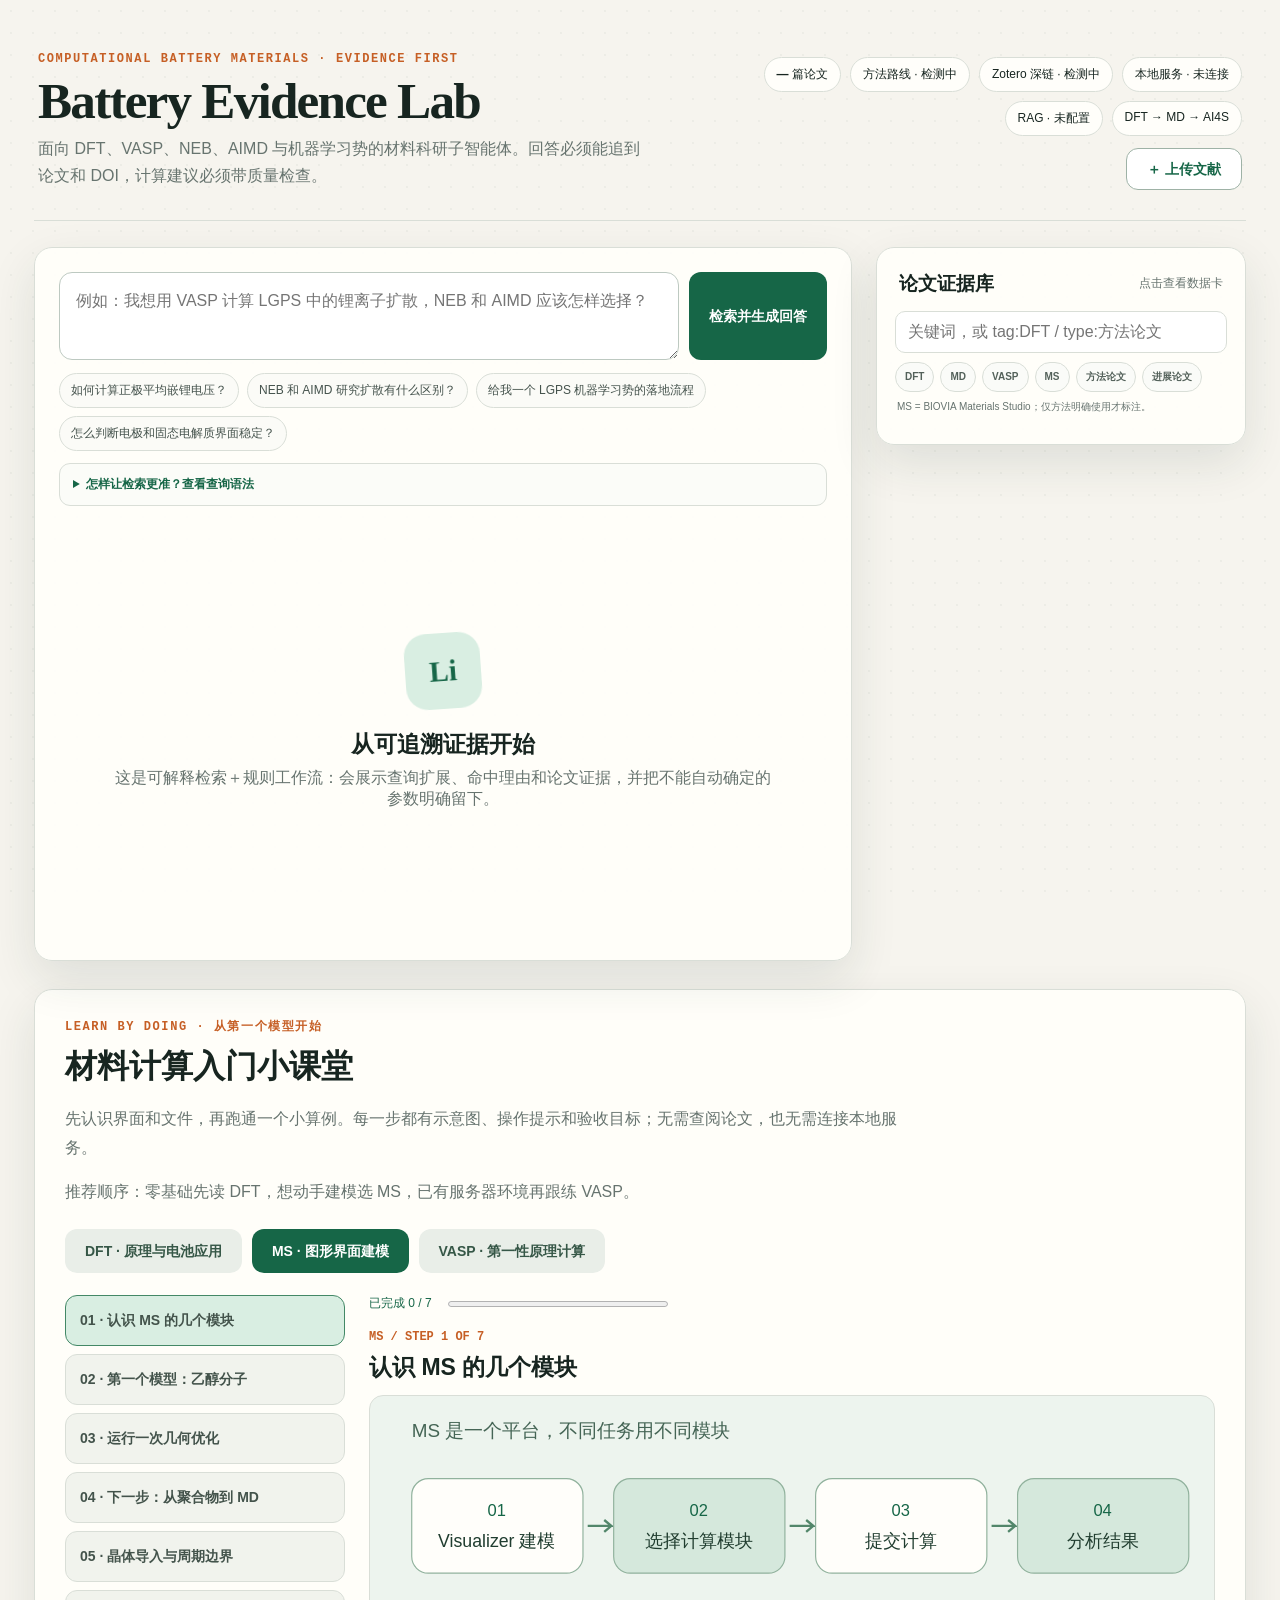
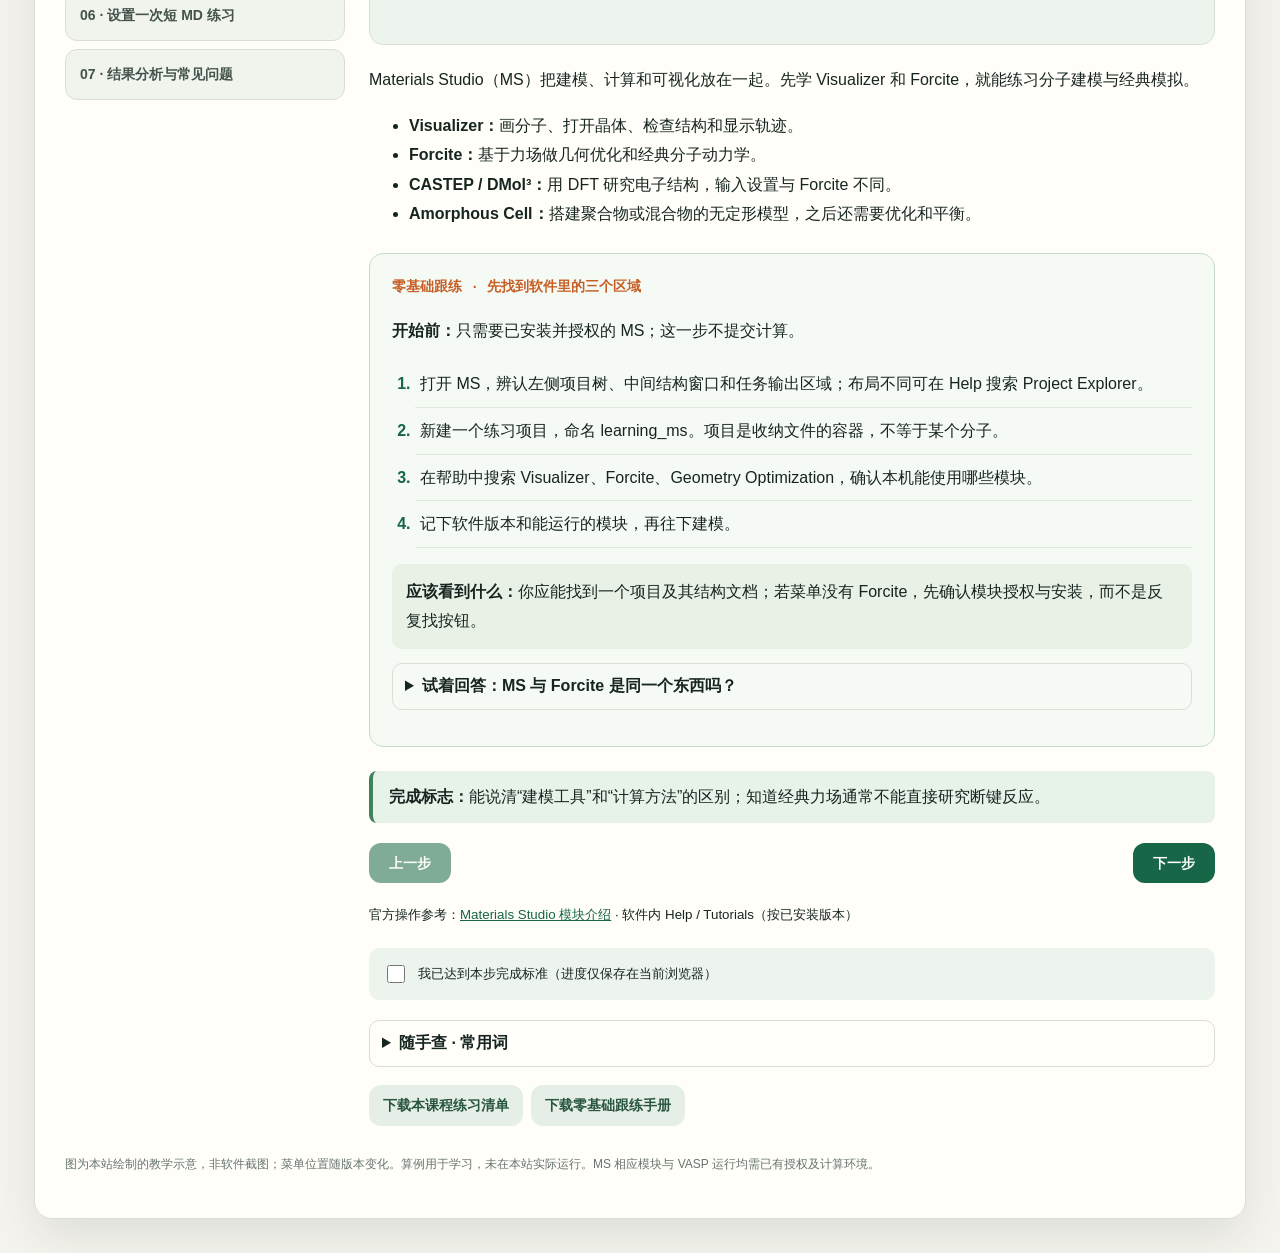
==== static/index.html @ 2b793558 "feat: add step-by-step novice guides for all 22 lessons" ====
<!doctype html>
<html lang="zh-CN">
<head>
  <meta charset="utf-8" />
  <meta name="viewport" content="width=device-width, initial-scale=1" />
  <title>Battery Evidence Lab</title>
  <style>
    :root {
      --ink: #172520; --muted: #67746f; --paper: #f6f4ee; --card: #fffefa;
      --line: #d9ded7; --green: #166647; --mint: #d9eee2; --orange: #c65f25;
      --shadow: 0 18px 48px rgba(28, 53, 43, .11);
    }
    * { box-sizing: border-box; }
    body { margin: 0; color: var(--ink); background: var(--paper); font-family: Inter, "Noto Sans SC", "Microsoft YaHei", sans-serif; }
    body::before { content: ""; position: fixed; inset: 0; pointer-events: none; opacity: .45; background-image: radial-gradient(#294e3e18 1px, transparent 1px); background-size: 22px 22px; }
    a { color: var(--green); }
    .shell { position: relative; max-width: 1420px; margin: 0 auto; padding: 34px; }
    header { display: flex; justify-content: space-between; align-items: end; gap: 24px; padding: 18px 4px 30px; border-bottom: 1px solid var(--line); }
    .eyebrow { color: var(--orange); font: 700 12px/1.2 ui-monospace, monospace; letter-spacing: .13em; text-transform: uppercase; }
    h1 { margin: 8px 0 7px; font: 680 clamp(31px, 4vw, 58px)/1.05 Georgia, "Noto Serif SC", serif; letter-spacing: -.035em; }
    .sub { color: var(--muted); max-width: 760px; line-height: 1.7; }
    .header-actions { display: grid; justify-items: end; gap: 12px; }
    .stats { display: flex; gap: 9px; flex-wrap: wrap; justify-content: flex-end; }
    .stat { padding: 8px 12px; background: var(--card); border: 1px solid var(--line); border-radius: 999px; font-size: 12px; white-space: nowrap; }
    .stat.connected { border-color: #65a784; background: #e9f7ee; color: #11563b; }
    .header-buttons { display: flex; gap: 9px; }
    .outline-btn { min-height: 42px; border: 1px solid #9eb2a6; background: #fff; color: var(--green); }
    main { display: grid; grid-template-columns: minmax(0, 1fr) 370px; gap: 24px; padding-top: 26px; }
    .panel { background: color-mix(in srgb, var(--card) 94%, transparent); border: 1px solid var(--line); border-radius: 18px; box-shadow: var(--shadow); }
    .workspace { padding: 24px; }
    .composer { display: grid; grid-template-columns: 1fr auto; gap: 10px; }
    textarea { width: 100%; min-height: 88px; resize: vertical; border: 1px solid #bdc9c1; border-radius: 13px; padding: 15px 16px; background: white; color: var(--ink); font: inherit; line-height: 1.6; outline: none; }
    textarea:focus { border-color: var(--green); box-shadow: 0 0 0 3px #16664718; }
    button { border: 0; border-radius: 12px; padding: 0 20px; background: var(--green); color: white; font: 700 14px/1 sans-serif; cursor: pointer; }
    button:hover { filter: brightness(.96); transform: translateY(-1px); }
    button:disabled { opacity: .55; cursor: wait; transform: none; }
    .examples { display: flex; flex-wrap: wrap; gap: 8px; margin: 13px 0 4px; }
    .chip { border: 1px solid var(--line); background: #fbfbf7; color: #45534d; border-radius: 999px; padding: 8px 11px; font-size: 12px; cursor: pointer; }
    .chip:hover { border-color: #91aa9b; color: var(--green); }
    .search-guide { margin: 12px 0 0; padding: 11px 13px; border: 1px solid var(--line); border-radius: 11px; background: #fbfcf8; color: var(--muted); font-size: 12px; line-height: 1.65; }
    .search-guide summary { color: var(--green); font-weight: 750; cursor: pointer; }
    .search-guide code { padding: 2px 5px; border-radius: 5px; background: #edf3ee; color: #294b3c; }
    .empty { min-height: 430px; display: grid; place-content: center; text-align: center; color: var(--muted); padding: 50px; }
    .empty .mark { margin: auto; width: 76px; height: 76px; display: grid; place-content: center; border-radius: 22px; background: var(--mint); color: var(--green); font: 700 29px Georgia, serif; transform: rotate(-4deg); }
    .empty h2 { color: var(--ink); margin: 20px 0 8px; font: 600 23px Georgia, "Noto Serif SC", serif; }
    .result { margin-top: 22px; border-top: 1px solid var(--line); padding-top: 20px; }
    .result h3 { font: 650 21px Georgia, "Noto Serif SC", serif; margin: 22px 0 10px; }
    .result p, .result li { line-height: 1.76; }
    .result ol, .result ul { padding-left: 23px; }
    .notice { padding: 11px 13px; border-left: 3px solid var(--orange); background: #fff3e9; color: #744324; border-radius: 5px 11px 11px 5px; font-size: 13px; line-height: 1.55; }
    .evidence-grid { display: grid; grid-template-columns: repeat(auto-fit, minmax(245px, 1fr)); gap: 10px; margin-top: 18px; }
    .e-card { padding: 15px; border: 1px solid var(--line); border-radius: 13px; background: #fff; }
    .e-card .year { font: 700 11px ui-monospace, monospace; color: var(--orange); }
    .e-card h4 { font-size: 14px; line-height: 1.42; margin: 7px 0; }
    .e-card p { font-size: 12px; color: var(--muted); line-height: 1.5; margin: 0; }
    .e-card .doi { display: inline-block; margin-top: 10px; font-size: 11px; }
    .paper-actions { display: flex; flex-wrap: wrap; gap: 7px; margin-top: 12px; }
    .paper-actions a, .paper-actions button { min-height: 34px; display: inline-flex; align-items: center; border-radius: 9px; padding: 0 11px; font: 700 11px/1 sans-serif; text-decoration: none; }
    .paper-actions .zotero { background: var(--green); color: white; }
    .paper-actions .local-pdf { background: #245a8d; color: white; }
    .paper-actions .wos { background: #edf0ec; color: var(--ink); border: 1px solid var(--line); }
    .paper-actions .doi-link { background: #fff4ea; color: #8c451e; border: 1px solid #ecd3c2; }
    aside { padding: 18px; height: max-content; position: sticky; top: 18px; max-height: calc(100vh - 36px); display: flex; flex-direction: column; }
    .aside-head { padding: 5px 4px 14px; display: flex; align-items: center; justify-content: space-between; }
    .aside-head h2 { font: 650 19px Georgia, "Noto Serif SC", serif; margin: 0; }
    .count { color: var(--muted); font-size: 12px; }
    #filter { width: 100%; padding: 11px 12px; border: 1px solid var(--line); border-radius: 10px; font: inherit; background: #fff; }
    .tag-filters { display: flex; flex-wrap: wrap; gap: 6px; margin-top: 9px; }
    .filter-chip { min-height: 30px; padding: 0 9px; border: 1px solid var(--line); border-radius: 999px; background: #fafbf8; color: #53615a; font: 700 10px/1 sans-serif; }
    .filter-chip:hover { border-color: #7ba18c; color: var(--green); }
    .filter-chip.active { background: var(--green); border-color: var(--green); color: white; }
    .filter-chip:disabled { opacity: .52; cursor: not-allowed; }
    .filter-note { margin: 8px 2px 0; color: var(--muted); font-size: 10px; line-height: 1.45; }
    .paper-list { overflow: auto; padding: 10px 2px 2px; }
    .paper { padding: 13px 10px; border-bottom: 1px solid #e6e9e4; cursor: pointer; }
    .paper:hover { background: #f1f7f2; border-radius: 10px; }
    .paper .meta { color: var(--orange); font: 700 10px ui-monospace, monospace; }
    .paper .level { display: inline-block; margin-left: 6px; padding: 3px 6px; border-radius: 999px; background: var(--mint); color: var(--green); font: 700 10px/1 sans-serif; }
    .paper h3 { font-size: 13px; line-height: 1.4; margin: 5px 0; }
    .paper p { margin: 0; color: var(--muted); font-size: 11px; line-height: 1.45; }
    .paper-tags { display: flex; flex-wrap: wrap; gap: 4px; margin: 7px 0 6px; }
    .paper-tag { display: inline-flex; align-items: center; min-height: 21px; padding: 0 7px; border-radius: 999px; background: #edf3ef; color: #315849; font: 750 9px/1 sans-serif; }
    .paper-tag.kind { background: #fff0e4; color: #9a4a21; }
    .paper-tag.method { background: #e7f0f8; color: #245a82; }
    .modal { position: fixed; inset: 0; background: #102018b8; padding: 5vw; display: none; place-items: center; z-index: 10; }
    .modal.open { display: grid; }
    .modal-card { max-width: 850px; max-height: 85vh; overflow: auto; padding: 28px; background: var(--card); border-radius: 18px; box-shadow: 0 30px 100px #0006; }
    .modal-card.narrow { width: min(720px, 100%); }
    .modal-card h2 { font: 650 26px/1.3 Georgia, "Noto Serif SC", serif; }
    .close { float: right; background: #e9ede9; color: var(--ink); height: 36px; padding: 0 13px; }
    .upload-intro { color: var(--muted); line-height: 1.65; margin: 0 0 20px; }
    .connection-box { padding: 15px; margin-bottom: 18px; border: 1px solid var(--line); border-radius: 13px; background: #f1f6f2; }
    .connection-box h3, .upload-form h3 { margin: 0 0 12px; font: 650 17px Georgia, "Noto Serif SC", serif; }
    .form-grid { display: grid; grid-template-columns: repeat(2, minmax(0, 1fr)); gap: 13px; }
    .form-grid .wide { grid-column: 1 / -1; }
    .field { display: grid; gap: 6px; color: #435149; font-size: 13px; font-weight: 650; }
    .field input { width: 100%; min-height: 43px; padding: 10px 11px; border: 1px solid #bdc9c1; border-radius: 9px; background: #fff; color: var(--ink); font: 500 14px/1.4 inherit; }
    .field input:focus { outline: none; border-color: var(--green); box-shadow: 0 0 0 3px #16664718; }
    .field small { color: var(--muted); font-weight: 400; line-height: 1.5; }
    .connection-actions, .upload-actions { display: flex; align-items: center; gap: 10px; flex-wrap: wrap; margin-top: 12px; }
    .connection-actions button, .upload-actions button { min-height: 42px; }
    .service-message { color: var(--muted); font-size: 13px; line-height: 1.45; }
    .service-message.good { color: var(--green); font-weight: 700; }
    .service-message.bad { color: #a23e2a; font-weight: 700; }
    .upload-result { display: none; margin-top: 16px; padding: 14px; border-radius: 11px; background: #eef6f0; line-height: 1.65; }
    .upload-result.show { display: block; }
    .tag { display: inline-block; margin: 4px 4px 0 0; padding: 5px 8px; background: var(--mint); color: var(--green); border-radius: 999px; font-size: 11px; }
    .relation { font: 12px/1.5 ui-monospace, monospace; padding: 8px 10px; background: #f1f3ef; margin: 6px 0; border-radius: 8px; }
    @media (max-width: 950px) { main { grid-template-columns: 1fr; } aside { position: static; max-height: none; } .paper-list { max-height: 480px; } }
    @media (max-width: 620px) { .shell { padding: 18px; } header { align-items: start; flex-direction: column; } .header-actions { justify-items: start; } .stats { justify-content: flex-start; } .composer, .form-grid { grid-template-columns: 1fr; } .form-grid .wide { grid-column: auto; } button { min-height: 48px; } .workspace { padding: 17px; } }
  </style>
  <link rel="stylesheet" href="./tutorials.css" />
</head>
<body>
  <div class="shell">
    <header>
      <div>
        <div class="eyebrow">Computational Battery Materials · Evidence First</div>
        <h1>Battery Evidence Lab</h1>
        <div class="sub">面向 DFT、VASP、NEB、AIMD 与机器学习势的材料科研子智能体。回答必须能追到论文和 DOI，计算建议必须带质量检查。</div>
      </div>
      <div class="header-actions">
        <div class="stats">
          <span class="stat"><b id="paperCount">—</b> 篇论文</span>
          <span class="stat" id="starterStat">方法路线 · 检测中</span>
          <span class="stat" id="zoteroStat">Zotero 深链 · 检测中</span>
          <span class="stat" id="apiStat">本地服务 · 未连接</span>
          <span class="stat" id="ragStat">RAG · 未配置</span>
          <span class="stat">DFT → MD → AI4S</span>
        </div>
        <div class="header-buttons">
          <button class="outline-btn" id="openUpload" type="button">＋ 上传文献</button>
        </div>
      </div>
    </header>

    <main>
      <section class="panel workspace">
        <div class="composer">
          <textarea id="question" placeholder="例如：我想用 VASP 计算 LGPS 中的锂离子扩散，NEB 和 AIMD 应该怎样选择？"></textarea>
          <button id="ask">检索并生成回答</button>
        </div>
        <div class="examples">
          <span class="chip">如何计算正极平均嵌锂电压？</span>
          <span class="chip">NEB 和 AIMD 研究扩散有什么区别？</span>
          <span class="chip">给我一个 LGPS 机器学习势的落地流程</span>
          <span class="chip">怎么判断电极和固态电解质界面稳定？</span>
        </div>
        <details class="search-guide">
          <summary>怎样让检索更准？查看查询语法</summary>
          按“材料＋任务＋方法＋输出量”提问，例如 <code>LGPS + 锂扩散 + AIMD + 扩散系数</code>。可加
          <code>tag:DFT</code>、<code>tag:MD</code>、<code>tag:VASP</code>、<code>tag:MS</code>，以及
          <code>type:方法论文</code> 或 <code>type:进展论文</code>。系统会显示查询扩展和每篇论文的命中理由。
        </details>
        <div id="answer" class="empty">
          <div class="mark">Li</div>
          <h2>从可追溯证据开始</h2>
          <div>这是可解释检索＋规则工作流：会展示查询扩展、命中理由和论文证据，并把不能自动确定的参数明确留下。</div>
        </div>
      </section>

      <aside class="panel">
        <div class="aside-head"><h2>论文证据库</h2><span class="count">点击查看数据卡</span></div>
        <input id="filter" placeholder="关键词，或 tag:DFT / type:方法论文" />
        <div id="tagFilters" class="tag-filters">
          <button class="filter-chip" type="button" data-tag="DFT">DFT</button>
          <button class="filter-chip" type="button" data-tag="MD">MD</button>
          <button class="filter-chip" type="button" data-tag="VASP">VASP</button>
          <button class="filter-chip" type="button" data-tag="MS">MS</button>
          <button class="filter-chip" type="button" data-tag="方法论文">方法论文</button>
          <button class="filter-chip" type="button" data-tag="进展论文">进展论文</button>
        </div>
        <div class="filter-note">MS = BIOVIA Materials Studio；仅方法明确使用才标注。<span id="listCount"></span></div>
        <div id="paperList" class="paper-list"></div>
      </aside>
    </main>
    <section id="tutorials" class="panel tutorials" aria-labelledby="tutorialTitle">
      <div class="eyebrow">LEARN BY DOING · 从第一个模型开始</div>
      <h2 id="tutorialTitle">材料计算入门小课堂</h2>
      <p class="tutorial-intro">先认识界面和文件，再跑通一个小算例。每一步都有示意图、操作提示和验收目标；无需查阅论文，也无需连接本地服务。</p>
      <p class="tutorial-intro">推荐顺序：零基础先读 DFT，想动手建模选 MS，已有服务器环境再跟练 VASP。</p>
      <div class="tutorial-switch" role="group" aria-label="选择教程"><button type="button" data-course="dft" aria-pressed="false">DFT · 原理与电池应用</button><button type="button" data-course="ms" aria-pressed="true">MS · 图形界面建模</button><button type="button" data-course="vasp" aria-pressed="false">VASP · 第一性原理计算</button></div>
      <div id="tutorialContent"></div>
      <p class="tutorial-footnote">图为本站绘制的教学示意，非软件截图；菜单位置随版本变化。算例用于学习，未在本站实际运行。MS 相应模块与 VASP 运行均需已有授权及计算环境。</p>
    </section>
  </div>

  <div id="modal" class="modal" aria-hidden="true">
    <div class="modal-card">
      <button class="close" id="close">关闭</button>
      <div id="detail"></div>
    </div>
  </div>

  <div id="uploadModal" class="modal" aria-hidden="true">
    <div class="modal-card narrow">
      <button class="close" id="closeUpload" type="button">关闭</button>
      <h2>上传文献到本地证据库</h2>
      <p class="upload-intro">PDF 会发送到你自己启动的本地服务，完成格式校验、元数据识别、全文索引和关键词提取。GitHub 仓库与公开静态页面不会保存 PDF。</p>
      <div class="connection-box">
        <h3>连接本地服务</h3>
        <div class="form-grid">
          <label class="field wide">HTTPS 服务地址
            <input id="apiBase" type="url" placeholder="https://随机名称.trycloudflare.com" autocomplete="url" />
            <small>本机直接打开 127.0.0.1 页面时可留空；从 GitHub Pages 使用时填写隧道地址。</small>
          </label>
          <label class="field wide">本次访问密钥
            <input id="apiToken" type="password" placeholder="启动共享服务时显示的临时密钥" autocomplete="off" />
            <small>仅保存在当前浏览器标签页，关闭标签页后自动清除。</small>
          </label>
        </div>
        <div class="connection-actions">
          <button id="testApi" type="button">测试连接</button>
          <span id="serviceMessage" class="service-message">尚未测试</span>
        </div>
      </div>
      <form id="uploadForm" class="upload-form">
        <h3>论文信息</h3>
        <div class="form-grid">
          <label class="field wide">PDF 文件
            <input id="paperFile" name="file" type="file" accept="application/pdf,.pdf" required />
          </label>
          <label class="field wide">标题（可选）
            <input name="title" placeholder="留空时尝试从 PDF 元数据或首页识别" />
          </label>
          <label class="field">DOI（可选）
            <input name="doi" placeholder="10.xxxx/xxxxx" />
          </label>
          <label class="field">年份（可选）
            <input name="year" inputmode="numeric" placeholder="2025" />
          </label>
          <label class="field">期刊（可选）
            <input name="journal" placeholder="Journal name" />
          </label>
          <label class="field">作者（可选）
            <input name="authors" placeholder="作者之间使用分号" />
          </label>
        </div>
        <div class="upload-actions">
          <button id="submitUpload" type="submit">上传、校验并加入库</button>
          <span class="service-message">单个 PDF 最大 50 MiB</span>
        </div>
        <div id="uploadResult" class="upload-result" aria-live="polite"></div>
      </form>
    </div>
  </div>

  <script src="./dft_lessons.js"></script>
  <script src="./beginner_lessons.js"></script>
  <script src="./tutorials.js"></script>
  <script src="./browser_agent.js"></script>
  <script>
    const staticMode = location.protocol === "file:" || location.hostname.endsWith("github.io");
    const localMode = ['127.0.0.1', 'localhost', '::1'].includes(location.hostname);
    const readStorage = (store, key) => { try { return store.getItem(key) || ''; } catch (_) { return ''; } };
    const state = {
      papers: [], zotero: {}, literature: {}, methods: {}, paperTags: {}, searchConfig: {}, activeTag: '',
      apiBase: readStorage(localStorage, 'battery-agent-api-base'),
      apiToken: readStorage(sessionStorage, 'battery-agent-api-token'),
      backendConnected: localMode
    };
    const normalizeApiBase = value => String(value || '').trim().replace(/\/+$/, '');
    function saveConnection() {
      state.apiBase = normalizeApiBase(document.querySelector('#apiBase').value);
      state.apiToken = document.querySelector('#apiToken').value.trim();
      try { localStorage.setItem('battery-agent-api-base', state.apiBase); } catch (_) {}
      try { sessionStorage.setItem('battery-agent-api-token', state.apiToken); } catch (_) {}
    }
    function hasBackend() { return localMode || Boolean(state.apiBase); }
    function apiUrl(path) { return localMode ? path : `${state.apiBase}${path}`; }
    function apiHeaders(extra={}) {
      const headers = {...extra};
      if (state.apiToken) headers.Authorization = `Bearer ${state.apiToken}`;
      return headers;
    }
    async function apiFetch(path, options={}) {
      if (!hasBackend()) throw new Error('尚未填写本地服务地址。');
      const response = await fetch(apiUrl(path), {...options, headers: apiHeaders(options.headers || {})});
      if (!response.ok) {
        let message = `服务返回 HTTP ${response.status}`;
        try { message = (await response.json()).error || message; } catch (_) {}
        throw new Error(message);
      }
      return response;
    }
    const escapeHtml = value => String(value ?? '').replace(/[&<>'"]/g, ch => ({'&':'&amp;','<':'&lt;','>':'&gt;',"'":'&#39;','"':'&quot;'}[ch]));
    const inline = text => escapeHtml(text)
      .replace(/\*\*(.*?)\*\*/g, '<strong>$1</strong>')
      .replace(/\*(.*?)\*/g, '<em>$1</em>')
      .replace(/\[([^\]]+)\]\(((?:https?:\/\/|\/)[^)]+)\)/g, '<a href="$2" target="_blank" rel="noreferrer">$1</a>');
    function markdown(text) {
      const lines = text.split('\n'); let html = '', list = null;
      const close = () => { if (list) { html += `</${list}>`; list = null; } };
      for (const raw of lines) {
        const line = raw.trim();
        if (!line) { close(); continue; }
        if (line.startsWith('### ')) { close(); html += `<h3>${inline(line.slice(4))}</h3>`; continue; }
        const ordered = line.match(/^\d+\.\s+(.*)$/);
        if (ordered) { if (list !== 'ol') { close(); list='ol'; html += '<ol>'; } html += `<li>${inline(ordered[1])}</li>`; continue; }
        if (line.startsWith('- ')) { if (list !== 'ul') { close(); list='ul'; html += '<ul>'; } html += `<li>${inline(line.slice(2))}</li>`; continue; }
        close(); html += `<p>${inline(line)}</p>`;
      }
      close(); return html;
    }
    function zoteroRecord(p) { return state.zotero[(p.doi || '').toLowerCase()] || null; }
    function linkButtons(p) {
      const record = zoteroRecord(p);
      const localRecord = state.literature[p.id] || {};
      const localPdf = localMode && localRecord.status === 'downloaded'
        ? `<a class="local-pdf" target="_blank" rel="noreferrer" href="/local-pdf/${encodeURIComponent(p.id)}.pdf">打开本地 PDF${localRecord.pages ? ` · ${localRecord.pages}页` : ''}</a>`
        : '';
      const zotero = record?.attachment_key
        ? `<a class="zotero" href="zotero://open-pdf/library/items/${encodeURIComponent(record.attachment_key)}">在 Zotero 打开原文</a>`
        : record?.item_key
          ? `<a class="zotero" href="zotero://select/library/items/${encodeURIComponent(record.item_key)}">在 Zotero 查看条目</a>`
          : '';
      const wosLabel = record?.attachment_key ? 'WOS 备用入口' : record?.item_key ? 'WOS 补全文' : 'WOS 查找全文';
      const wos = p.wos_uid
        ? `<a class="wos" target="_blank" rel="noreferrer" href="https://www.webofscience.com/wos/woscc/full-record/${encodeURIComponent(p.wos_uid)}">${wosLabel}</a>`
        : p.doi
          ? `<button class="wos" onclick="openWos('${escapeHtml(p.doi)}')">${wosLabel}</button>`
          : `<span class="wos">待补 DOI / WOS</span>`;
      const doi = p.doi ? `<a class="doi-link" target="_blank" rel="noreferrer" href="https://doi.org/${encodeURIComponent(p.doi)}">出版社 / DOI</a>` : '';
      return `<div class="paper-actions">${localPdf}${zotero}${wos}${doi}</div>`;
    }
    async function openWos(doi) {
      try { await navigator.clipboard.writeText(doi); } catch (_) {}
      window.open('https://www.webofscience.com/wos/woscc/basic-search', '_blank', 'noopener');
      alert(`DOI 已复制：${doi}\n请在 WOS 基本检索中选择“DOI”字段后粘贴。`);
    }
    window.openWos = openWos;
    function paperTagPills(p) {
      return (p.display_tags || []).map(tag => {
        const kind = ['方法论文','进展论文','综述'].includes(tag) ? 'kind' : 'method';
        return `<span class="paper-tag ${kind}">${escapeHtml(tag)}</span>`;
      }).join('');
    }
    function paperCard(p) {
      return `<article class="e-card"><span class="year">${p.year} · ${escapeHtml(p.journal)}</span><div class="paper-tags">${paperTagPills(p)}</div><h4>${escapeHtml(p.role)}</h4><p>${escapeHtml(p.summary)}</p>${linkButtons(p)}</article>`;
    }
    function renderList(filter='') {
      const typed = String(filter || '').trim();
      const activeFilter = state.activeTag
        ? `${['方法论文','进展论文'].includes(state.activeTag) ? 'type' : 'tag'}:${state.activeTag}`
        : '';
      const query = [typed, activeFilter].filter(Boolean).join(' ');
      const papers = query
        ? window.BatteryBrowserAgent.searchDetailed(query, state.papers, state.papers.length, state.searchConfig).results
        : state.papers;
      document.querySelector('#paperList').innerHTML = papers.map(p => `<div class="paper" data-id="${escapeHtml(p.id)}"><span class="meta">${p.year} · ${escapeHtml(p.journal)}</span>${p.difficulty ? `<span class="level">${escapeHtml(p.difficulty)}</span>` : ''}<div class="paper-tags">${paperTagPills(p)}</div><h3>${escapeHtml(p.title)}</h3><p>${escapeHtml(p.role)}</p></div>`).join('') || '<div class="notice">没有满足当前关键词和标签的论文。</div>';
      document.querySelector('#listCount').textContent = `当前 ${papers.length}/${state.papers.length} 篇`;
      document.querySelectorAll('.paper').forEach(el => el.onclick = () => showPaper(el.dataset.id));
    }
    function showPaper(id) {
      const p = state.papers.find(item => item.id === id); if (!p) return;
      const authorNames = p.authors || [];
      const authorLine = authorNames.length > 12
        ? `${authorNames.slice(0, 12).join('；')}；等（共 ${authorNames.length} 位，完整名单见出版社页面）`
        : authorNames.join('；');
      const tags = [...(p.display_tags || []), ...(p.tags_zh || []), ...(p.methods || [])].map(t => `<span class="tag">${escapeHtml(t)}</span>`).join('');
      const evidence = (p.evidence || []).map(e => `<li>${escapeHtml(e.claim)} <small>（${escapeHtml(e.basis)}；${escapeHtml(e.strength)}）</small></li>`).join('');
      const relations = (p.relations || []).map(r => `<div class="relation">${escapeHtml(r.source)} —[${escapeHtml(r.relation)}]→ ${escapeHtml(r.target)}</div>`).join('');
      const protocolSteps = (p.protocol_steps || []).map(step => `<li>${escapeHtml(step)}</li>`).join('');
      const protocolBlock = protocolSteps
        ? `<h3>建议复现步骤</h3><ol>${protocolSteps}</ol><div class="notice">这些步骤是基于论文范围整理的方法路线，不替代原文、补充信息、软件手册和你自己的收敛测试。</div>`
        : '';
      const resources = (p.resources || []).filter(r => {
        try { return new URL(r.url).protocol === 'https:'; } catch (_) { return false; }
      }).map(r => `<li><a target="_blank" rel="noopener noreferrer" href="${escapeHtml(r.url)}">${escapeHtml(r.label)}</a></li>`).join('');
      const learningBlock = `${p.scope_note ? `<h3>适用范围与迁移边界</h3><p>${escapeHtml(p.scope_note)}</p>` : ''}${resources ? `<h3>代码、数据与复现入口</h3><ul>${resources}</ul>` : ''}`;
      const local = state.literature[p.id] || {};
      const localStatus = local.status === 'downloaded' ? `本地全文：已下载${local.pages ? `，${local.pages}页` : ''}${local.text_chunks ? `，${local.text_chunks}个检索片段` : ''}` : '本地全文：尚未下载';
      const methodRecord = state.methods[p.id] || {};
      const methods = (methodRecord.evidence || []).slice(0, 12).map(item => {
        const locator = localMode && local.status === 'downloaded'
          ? `<a target="_blank" rel="noreferrer" href="${escapeHtml(item.local_pdf_url)}">PDF p.${item.page}</a>`
          : `p.${item.page}`;
        return `<li><strong>${escapeHtml(item.label_zh)}</strong> · ${locator} · <code>${escapeHtml(item.signal)}</code></li>`;
      }).join('');
      const methodBlock = methods
        ? `<h3>自动方法证据（待人工核对）</h3><ul>${methods}</ul><div class="notice">这里只显示前 12 条定位信号。用于 INCAR、KPOINTS、分子动力学设置、论文或汇报前，必须回到标注页核对上下文。</div>`
        : `<h3>自动方法证据（待人工核对）</h3><p>当前没有可显示的本地正文方法信号。</p>`;
      const verification = p.wos_uid ? `WOS：${p.wos_uid}` : `书目核验：${p.verification?.doi || '待核验'}；WOS：${p.verification?.wos || '未记录'}`;
      document.querySelector('#detail').innerHTML = `<div class="eyebrow">${p.year} · ${escapeHtml(p.journal)} · ${escapeHtml(p.document_type)}${p.difficulty ? ` · ${escapeHtml(p.difficulty)}` : ''}</div><h2>${escapeHtml(p.title)}</h2><p>${escapeHtml(authorLine)}</p><p>${escapeHtml(p.summary)}</p><div>${tags}</div>${linkButtons(p)}${learningBlock}${protocolBlock}<h3>已抽取证据</h3><ul>${evidence}</ul><h3>知识关系</h3>${relations}${methodBlock}<div class="notice">${escapeHtml(verification)}；${escapeHtml(localStatus)}。论文级证据与全文自动命中仍需回到原文人工核对。</div>`;
      document.querySelector('#modal').classList.add('open');
    }
    async function ask() {
      const question = document.querySelector('#question').value.trim(); if (!question) return;
      const btn = document.querySelector('#ask'); btn.disabled = true; btn.textContent = '检索中…';
      const target = document.querySelector('#answer'); target.className = 'result'; target.innerHTML = '<p>正在组织证据和计算检查项…</p>';
      try {
        let data;
        try {
          const response = await apiFetch('/api/chat', {method:'POST', headers:{'Content-Type':'application/json'}, body:JSON.stringify({question})});
          data = await response.json();
        } catch (_) {
          data = window.BatteryBrowserAgent.answer(question, state.papers, state.searchConfig);
        }
        const ragLabel = data.rag?.used
          ? `RAG 已启用 · ${data.rag.model || data.rag.provider || '外部模型'} · 引用校验通过`
          : data.rag?.enabled
            ? `RAG 已配置但本次回退到规则回答：${data.rag.reason || '未通过验证'}`
            : '当前为可解释检索＋规则回答；配置本地/远程模型后启用证据约束 RAG。';
        target.innerHTML = `<div class="notice">${escapeHtml(data.provenance.wos_note)}<br>${escapeHtml(ragLabel)}</div>${markdown(data.answer_markdown)}<div class="evidence-grid">${data.papers.map(paperCard).join('')}</div>`;
      } catch (error) { target.innerHTML = `<div class="notice">${escapeHtml(error.message)}</div>`; }
      finally { btn.disabled = false; btn.textContent = '检索并生成回答'; }
    }
    function setServiceMessage(text, kind='') {
      const target = document.querySelector('#serviceMessage');
      target.textContent = text;
      target.className = `service-message ${kind}`.trim();
    }
    function updateApiStat() {
      const stat = document.querySelector('#apiStat');
      stat.textContent = state.backendConnected ? '本地服务 · 已连接' : '本地服务 · 未连接';
      stat.classList.toggle('connected', state.backendConnected);
    }
    function openUploadModal() {
      document.querySelector('#apiBase').value = state.apiBase;
      document.querySelector('#apiToken').value = state.apiToken;
      document.querySelector('#uploadModal').classList.add('open');
    }
    async function testConnection() {
      saveConnection();
      setServiceMessage('正在连接…');
      try {
        const response = await apiFetch('/api/papers', {cache:'no-store'});
        const payload = await response.json();
        state.backendConnected = true;
        setServiceMessage(`连接成功：当前 ${payload.papers.length} 篇论文`, 'good');
        updateApiStat();
        await loadData();
      } catch (error) {
        state.backendConnected = false;
        setServiceMessage(error.message, 'bad');
        updateApiStat();
      }
    }
    async function uploadPaper(event) {
      event.preventDefault();
      saveConnection();
      const file = document.querySelector('#paperFile').files[0];
      const resultBox = document.querySelector('#uploadResult');
      if (!file) { resultBox.className = 'upload-result show'; resultBox.textContent = '请选择 PDF 文件。'; return; }
      if (!localMode && !state.apiBase) { resultBox.className = 'upload-result show'; resultBox.textContent = '请先填写 HTTPS 服务地址并测试连接。'; return; }
      const button = document.querySelector('#submitUpload');
      button.disabled = true; button.textContent = '正在校验与建立索引…';
      resultBox.className = 'upload-result show'; resultBox.textContent = '上传完成前请保持本地服务运行。';
      try {
        const form = new FormData(event.currentTarget);
        const response = await apiFetch('/api/upload', {method:'POST', body:form});
        const payload = await response.json();
        const keywords = (payload.keywords || []).map(row => `<span class="tag">${escapeHtml(row.term)}</span>`).join('');
        resultBox.innerHTML = `<strong>${payload.created ? '已新增论文' : '已补充现有条目'}</strong><br>${escapeHtml(payload.paper.title)}<br>${payload.paper.doi ? `DOI：${escapeHtml(payload.paper.doi)}<br>` : ''}PDF：${payload.pdf.pages} 页，已加入全文索引。<div style="margin-top:8px">${keywords || '未提取到关键词'}</div>`;
        state.backendConnected = true;
        updateApiStat();
        await loadData();
      } catch (error) {
        resultBox.textContent = `上传失败：${error.message}`;
      } finally {
        button.disabled = false; button.textContent = '上传、校验并加入库';
      }
    }
    document.querySelector('#ask').onclick = ask;
    document.querySelector('#question').addEventListener('keydown', e => { if ((e.ctrlKey || e.metaKey) && e.key === 'Enter') ask(); });
    document.querySelectorAll('.chip').forEach(chip => chip.onclick = () => { document.querySelector('#question').value = chip.textContent; ask(); });
    document.querySelector('#filter').oninput = e => renderList(e.target.value);
    document.querySelectorAll('.filter-chip').forEach(button => button.onclick = () => {
      state.activeTag = state.activeTag === button.dataset.tag ? '' : button.dataset.tag;
      document.querySelectorAll('.filter-chip').forEach(item => item.classList.toggle('active', item.dataset.tag === state.activeTag));
      renderList(document.querySelector('#filter').value);
    });
    document.querySelector('#close').onclick = () => document.querySelector('#modal').classList.remove('open');
    document.querySelector('#modal').onclick = e => { if (e.target.id === 'modal') e.currentTarget.classList.remove('open'); };
    document.querySelector('#openUpload').onclick = openUploadModal;
    document.querySelector('#closeUpload').onclick = () => document.querySelector('#uploadModal').classList.remove('open');
    document.querySelector('#uploadModal').onclick = e => { if (e.target.id === 'uploadModal') e.currentTarget.classList.remove('open'); };
    document.querySelector('#testApi').onclick = testConnection;
    document.querySelector('#uploadForm').onsubmit = uploadPaper;
    async function loadData() {
      try {
        const api = await apiFetch('/api/papers', {cache:'no-store'});
        state.papers = (await api.json()).papers;
        state.backendConnected = true;
      } catch (_) {
        state.papers = await fetch('./data/papers.json').then(r => r.json());
        state.backendConnected = localMode;
      }
      try {
        const tagPayload = hasBackend()
          ? await apiFetch('/api/paper-tags', {cache:'no-store'}).then(r => r.json())
          : await fetch('./data/paper_tags.json', {cache:'no-store'}).then(r => r.json());
        state.paperTags = tagPayload.papers || {};
      } catch (_) { state.paperTags = {}; }
      state.papers = state.papers.map(p => ({...p, ...(state.paperTags[p.id] || {})}));
      try {
        state.searchConfig = hasBackend()
          ? await apiFetch('/api/search-config', {cache:'no-store'}).then(r => r.json())
          : await fetch('./data/search_config.json', {cache:'no-store'}).then(r => r.json());
      } catch (_) { state.searchConfig = {}; }
      try {
        const health = hasBackend() ? await apiFetch('/api/health', {cache:'no-store'}).then(r => r.json()) : null;
        const rag = health?.rag || {};
        const ragStat = document.querySelector('#ragStat');
        ragStat.textContent = rag.enabled ? `RAG · ${rag.model || '已连接'}` : 'RAG · 未配置';
        ragStat.classList.toggle('connected', Boolean(rag.enabled));
      } catch (_) { document.querySelector('#ragStat').textContent = 'RAG · 未配置'; }
      try {
        const zoteroPayload = localMode
          ? await apiFetch('/api/zotero-links', {cache:'no-store'}).then(r => r.json())
          : await fetch('./data/zotero-links.json', {cache:'no-store'}).then(r => r.ok ? r.json() : ({}));
        state.zotero = zoteroPayload.items || zoteroPayload;
      } catch (_) { state.zotero = {}; }
      try {
        const methodPayload = hasBackend()
          ? await apiFetch('/api/methods', {cache:'no-store'}).then(r => r.json())
          : await fetch('./data/method_evidence.auto.json', {cache:'no-store'}).then(r => r.ok ? r.json() : ({}));
        state.methods = methodPayload.papers || {};
      } catch (_) { state.methods = {}; }
      if (hasBackend()) {
        try {
          const literaturePayload = await apiFetch('/api/literature', {cache:'no-store'}).then(r => r.json());
          state.literature = literaturePayload.papers || {};
        } catch (_) { state.literature = {}; }
      }
      document.querySelector('#paperCount').textContent = state.papers.length;
      const starterCount = state.papers.filter(p => p.collection === 'starter').length;
      document.querySelector('#starterStat').textContent = `方法路线 · ${starterCount} 篇`;
      document.querySelectorAll('.filter-chip').forEach(button => {
        const count = state.papers.filter(p => (p.display_tags || []).includes(button.dataset.tag)).length;
        button.textContent = `${button.dataset.tag} · ${count}`;
        button.disabled = count === 0;
        button.title = count ? `筛选 ${button.dataset.tag}` : `当前库没有严格满足 ${button.dataset.tag} 定义的论文`;
      });
      const zoteroRows = Object.values(state.zotero);
      document.querySelector('#zoteroStat').textContent = !localMode
        ? 'Zotero 深链 · 仅本机版显示'
        : `Zotero ${zoteroRows.length} · PDF ${zoteroRows.filter(row => row.attachment_key).length}`;
      updateApiStat();
      renderList();
    }
    loadData();
  </script>
</body>
</html>
---- static/tutorials.css ----
.tutorials{margin-top:28px;padding:30px}.tutorials h2{font:650 32px Georgia,"Microsoft YaHei",serif;margin:10px 0}.tutorial-intro,.tutorial-footnote{color:var(--muted);line-height:1.8;max-width:860px}.tutorial-switch{display:flex;gap:10px;margin:22px 0;flex-wrap:wrap}.tutorial-switch button{min-height:44px;background:#e9eee8;color:#365747}.tutorial-switch button[aria-pressed=true]{background:var(--green);color:white}.tutorial-layout{display:grid;grid-template-columns:280px 1fr;gap:24px}.tutorial-nav{display:flex;flex-direction:column;gap:8px}.tutorial-nav button{text-align:left;padding:14px;line-height:1.5;background:#f1f3ed;color:#43534b;border:1px solid var(--line)}.tutorial-nav button[aria-current=step]{background:#d9eee2;border-color:#438866}.tutorial-stage{min-width:0}.tutorial-stage h3{font-size:23px;margin:0 0 12px}.tutorial-stage p,.tutorial-stage li{line-height:1.85}.tutorial-stage ol{padding-left:23px}.tutorial-art{width:100%;max-height:250px;background:#edf4ee;border-radius:14px;border:1px solid var(--line)}.tutorial-check{background:#e7f2e9;border-left:4px solid #40825d;padding:12px 16px;border-radius:8px;line-height:1.7}.tutorial-caution{color:#875025;font-size:13px}.tutorial-stage pre{padding:16px;background:#182e27;color:#e7f3eb;border-radius:12px;overflow:auto;line-height:1.65;font-size:13px}.tutorial-stage details{margin:14px 0;padding:12px;border:1px solid var(--line);border-radius:10px}.tutorial-stage summary{cursor:pointer;font-weight:700}.tutorial-stage a{overflow-wrap:anywhere}.tutorial-bottom{display:flex;justify-content:space-between;gap:12px;margin-top:20px}.tutorial-bottom button{min-height:40px}.tutorial-footnote{font-size:12px;margin-top:24px}.tutorial-stage .tutorial-label{color:var(--orange);font:700 12px monospace;margin-bottom:8px}@media(max-width:750px){.tutorials{padding:18px}.tutorial-layout{grid-template-columns:1fr}.tutorial-nav{display:grid;grid-template-columns:1fr 1fr}.tutorial-nav button{font-size:12px;padding:10px}.tutorials h2{font-size:26px}}
.lesson-progress{display:flex;align-items:center;gap:16px;margin-bottom:18px;font-size:12px;color:var(--green)}.lesson-progress progress{flex:1;max-width:220px;accent-color:var(--green)}.lesson-complete{display:flex;align-items:center;gap:10px;margin:20px 0;padding:14px;background:#edf4ee;border-radius:10px;line-height:1.6;font-size:13px}.lesson-complete input{width:18px;height:18px;accent-color:var(--green);flex-shrink:0}.lesson-download{min-height:40px;padding:10px 14px;line-height:1.5;background:#e5eee7;color:#28553e}.tutorial-stage dt{font-weight:700;margin-top:12px}.tutorial-stage dd{margin:5px 0 12px;color:var(--muted);line-height:1.7}.tutorial-nav{align-self:start}.tutorials button:focus-visible{outline:3px solid #ca7f39;outline-offset:3px}
.beginner-guide{border:1px solid #c7d9cd;border-radius:14px;padding:22px;margin:24px 0;background:#f6faf5}.beginner-guide .tutorial-label{font-size:14px;line-height:1.7}.beginner-actions li{padding:8px 0 8px 5px;border-bottom:1px solid #e0e8df}.beginner-actions li::marker{color:var(--green);font-weight:bold}.beginner-expected{padding:14px;background:#e9f1e7;border-radius:9px;line-height:1.8}.lesson-download{margin:4px 8px 4px 0}@media(max-width:620px){.beginner-guide{padding:14px}.beginner-actions{padding-left:20px}}
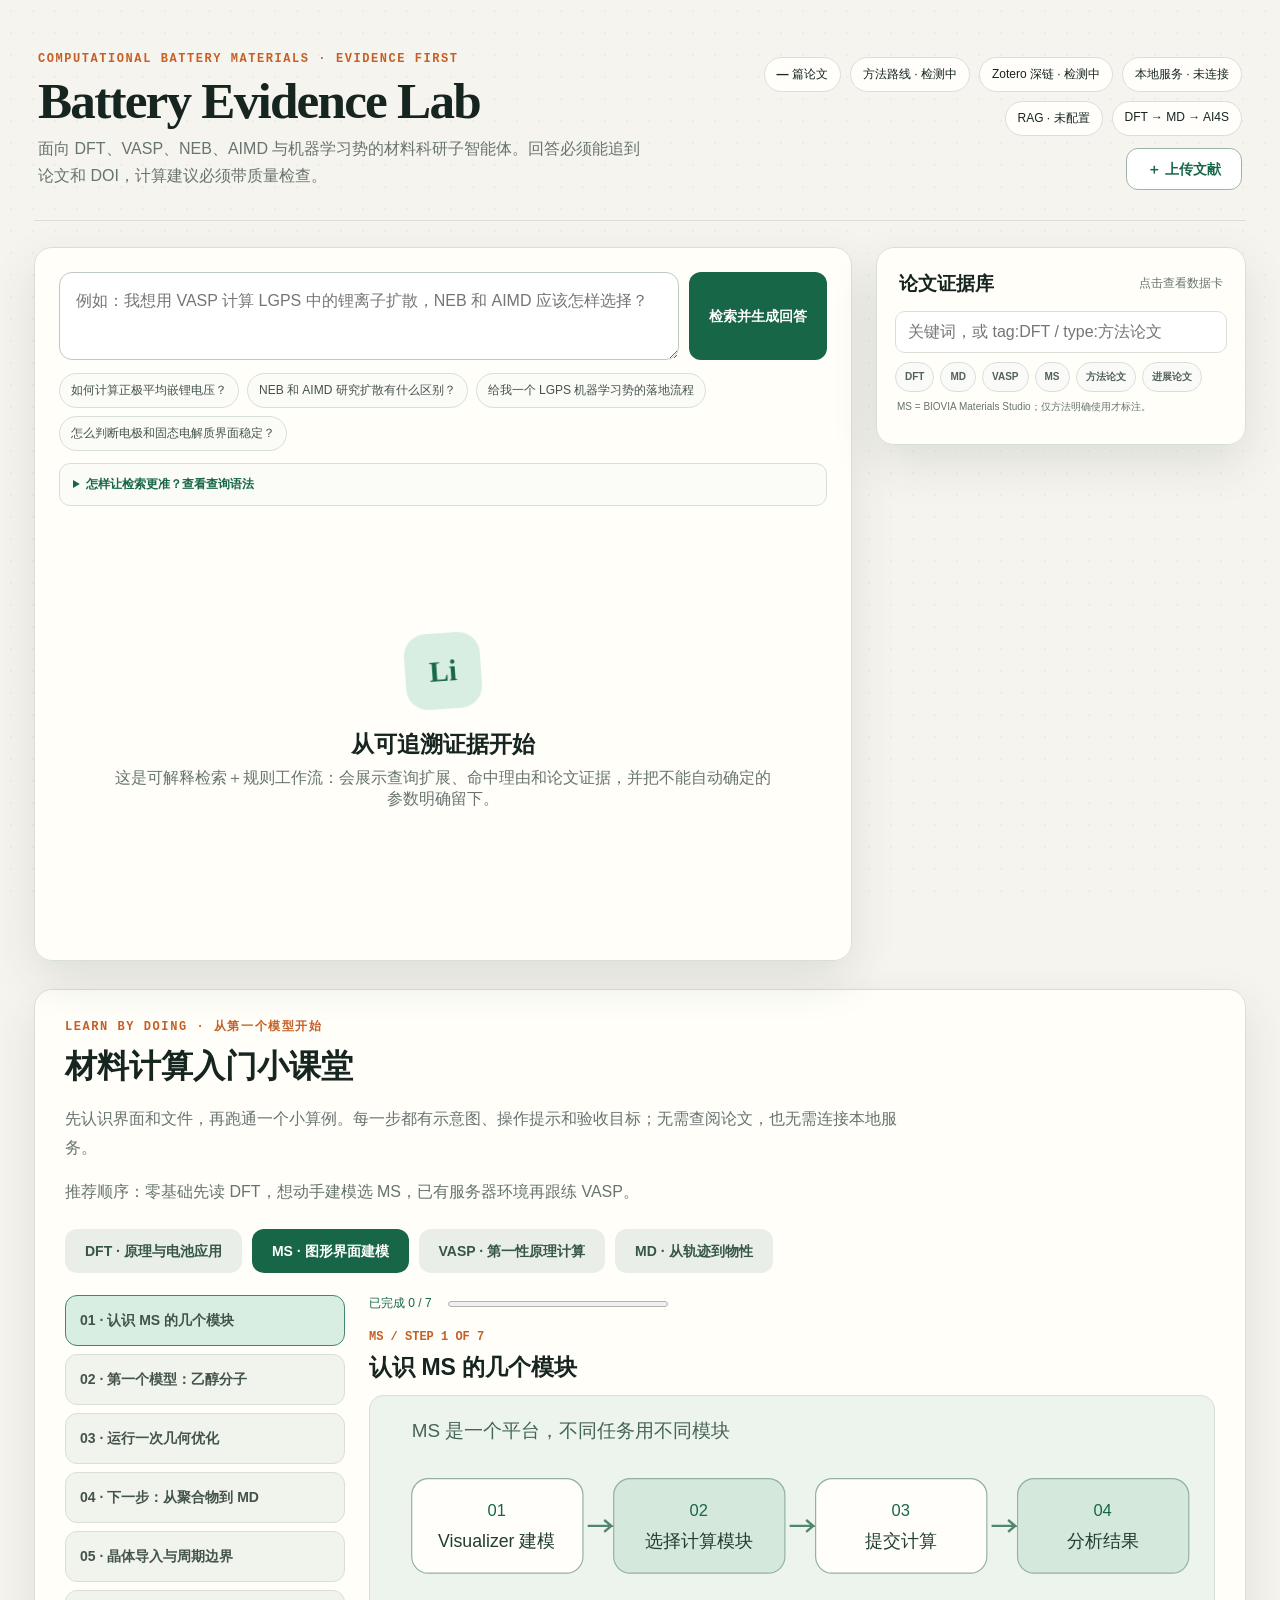
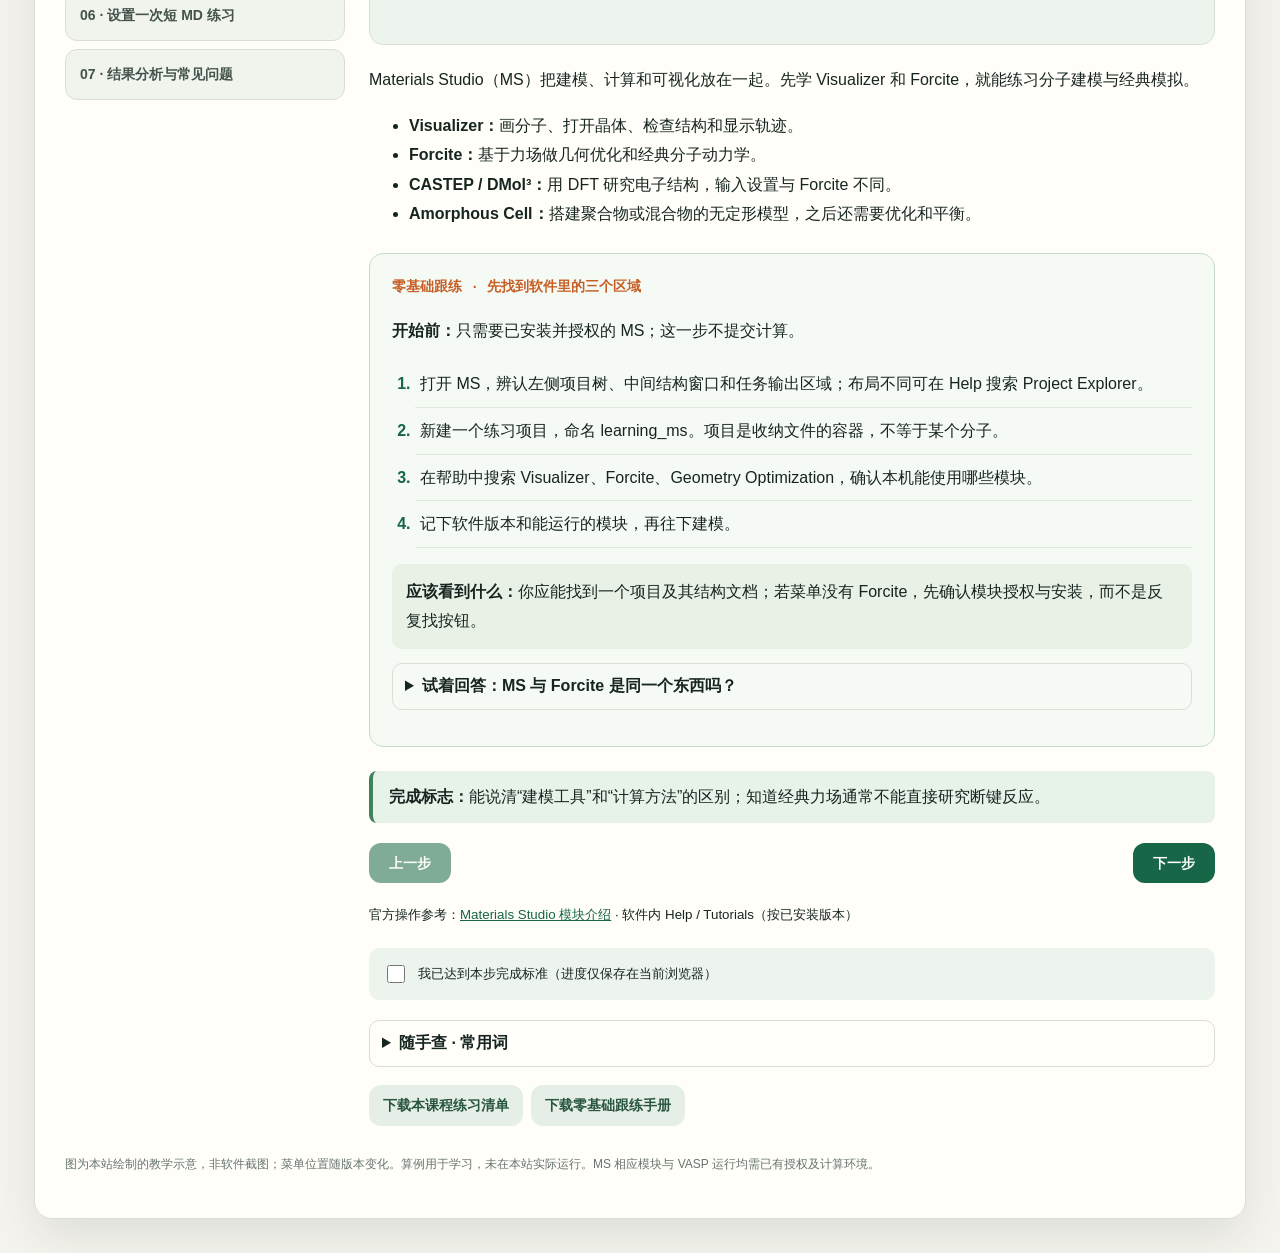
==== commit 09429d6a: "feat: add SEI evidence and MD learning with tested answer guidance" ====
--- a/static/index.html
+++ b/static/index.html
@@ -179,7 +179,7 @@
       <h2 id="tutorialTitle">材料计算入门小课堂</h2>
       <p class="tutorial-intro">先认识界面和文件，再跑通一个小算例。每一步都有示意图、操作提示和验收目标；无需查阅论文，也无需连接本地服务。</p>
       <p class="tutorial-intro">推荐顺序：零基础先读 DFT，想动手建模选 MS，已有服务器环境再跟练 VASP。</p>
-      <div class="tutorial-switch" role="group" aria-label="选择教程"><button type="button" data-course="dft" aria-pressed="false">DFT · 原理与电池应用</button><button type="button" data-course="ms" aria-pressed="true">MS · 图形界面建模</button><button type="button" data-course="vasp" aria-pressed="false">VASP · 第一性原理计算</button></div>
+      <div class="tutorial-switch" role="group" aria-label="选择教程"><button type="button" data-course="dft" aria-pressed="false">DFT · 原理与电池应用</button><button type="button" data-course="ms" aria-pressed="true">MS · 图形界面建模</button><button type="button" data-course="vasp" aria-pressed="false">VASP · 第一性原理计算</button><button type="button" data-course="md" aria-pressed="false">MD · 从轨迹到物性</button></div>
       <div id="tutorialContent"></div>
       <p class="tutorial-footnote">图为本站绘制的教学示意，非软件截图；菜单位置随版本变化。算例用于学习，未在本站实际运行。MS 相应模块与 VASP 运行均需已有授权及计算环境。</p>
     </section>
@@ -247,6 +247,7 @@
 
   <script src="./dft_lessons.js"></script>
   <script src="./beginner_lessons.js"></script>
+  <script src="./md_lessons.js"></script>
   <script src="./tutorials.js"></script>
   <script src="./browser_agent.js"></script>
   <script>
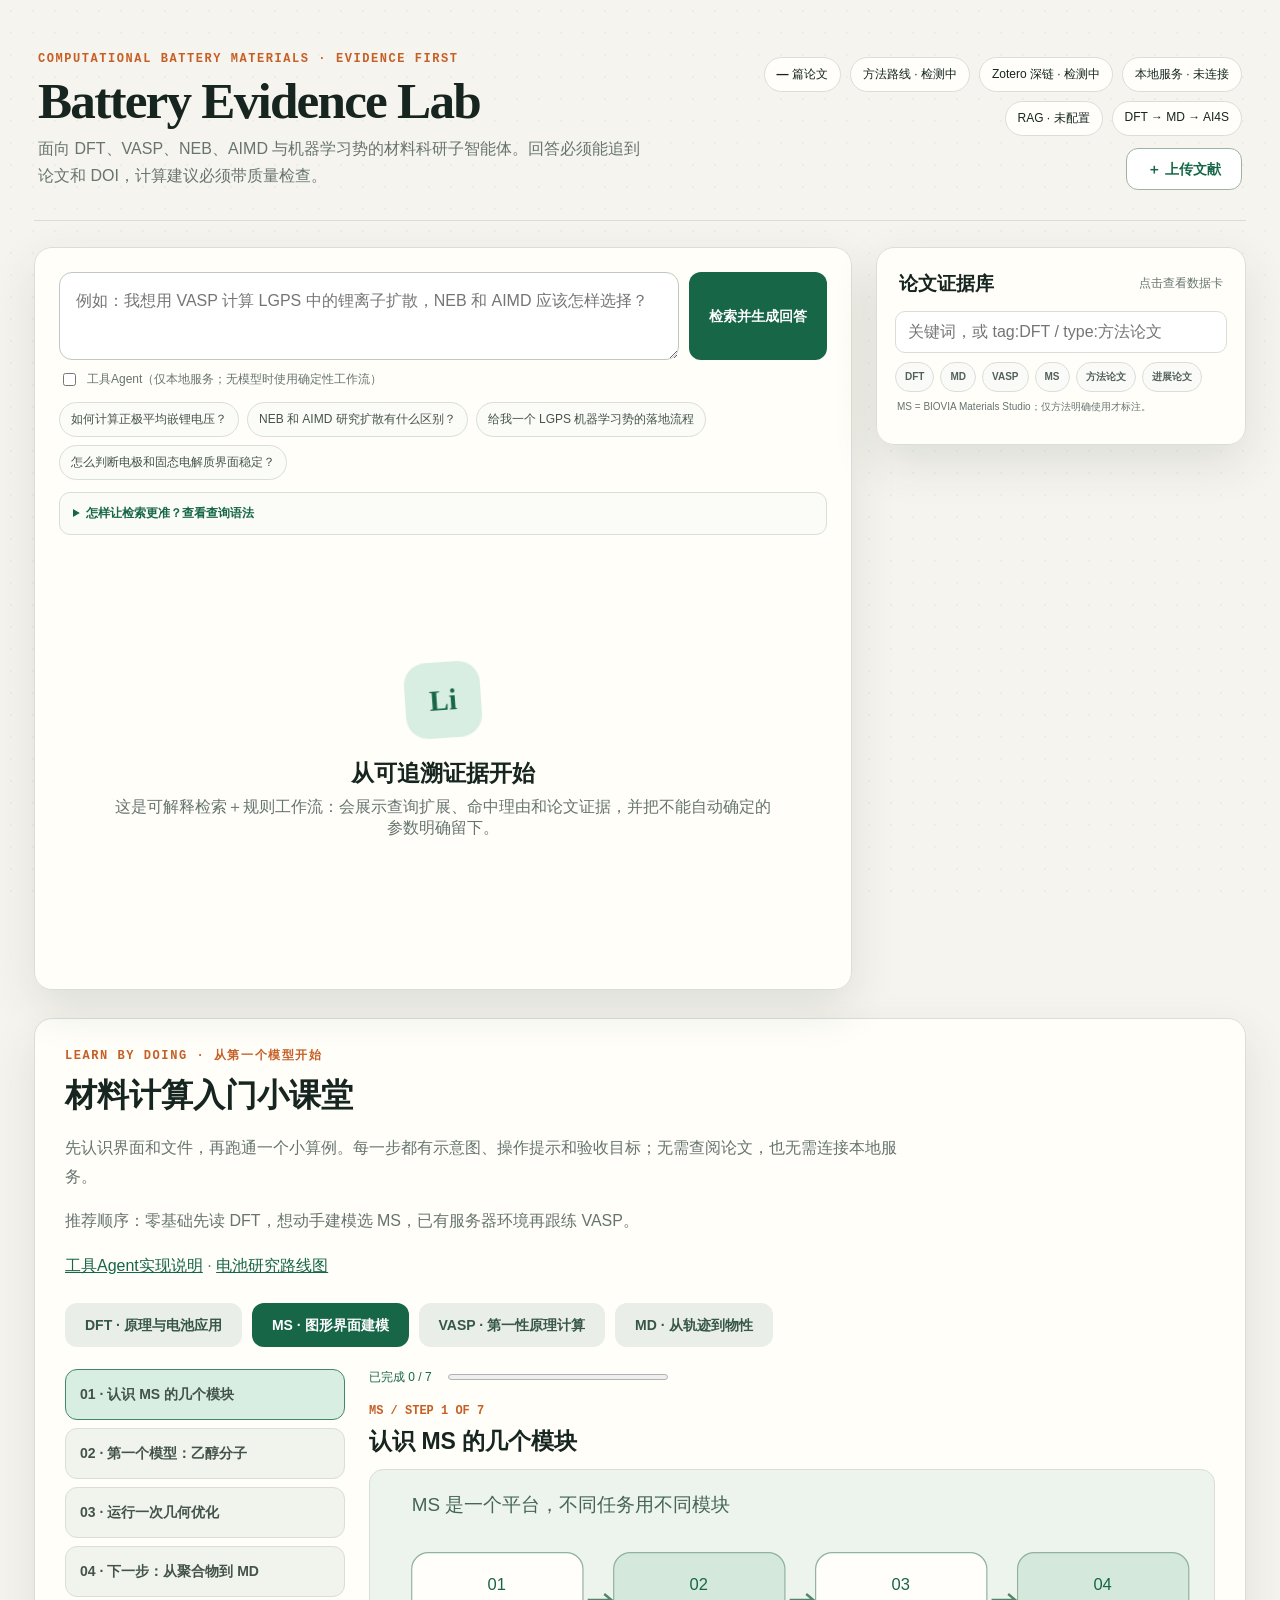
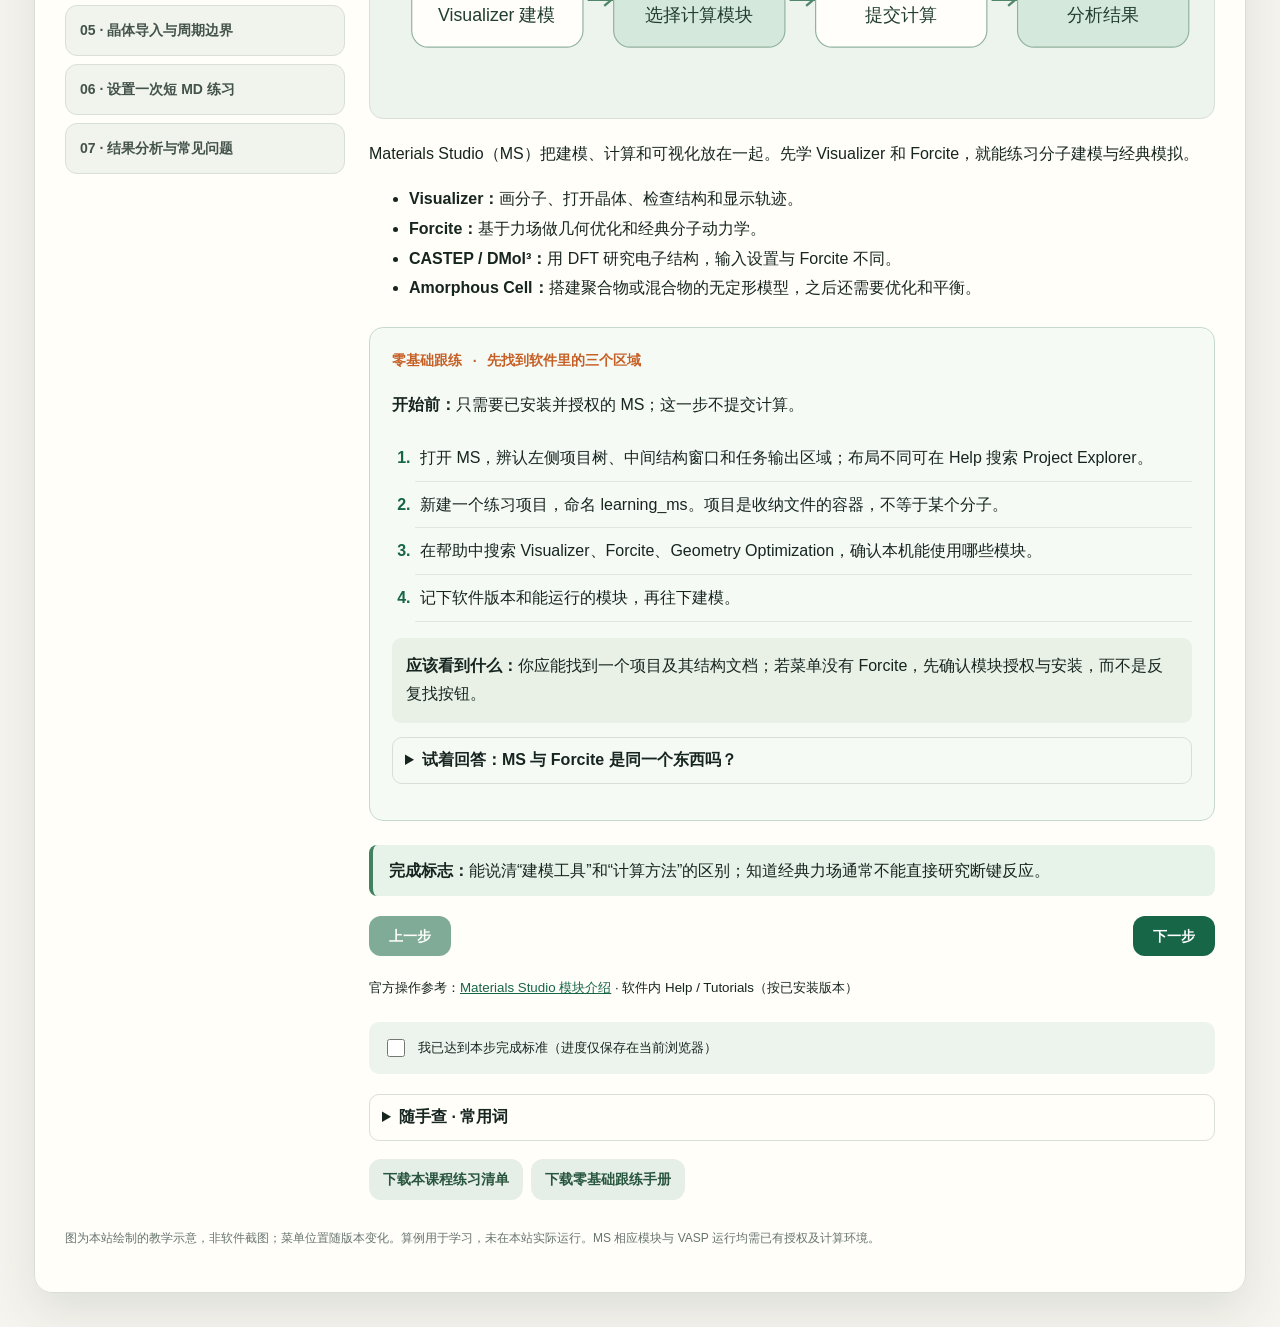
==== commit 38e4133f: "Add bounded research tool agent and expand battery evidence library" ====
--- a/static/index.html
+++ b/static/index.html
@@ -40,6 +40,8 @@
     .search-guide { margin: 12px 0 0; padding: 11px 13px; border: 1px solid var(--line); border-radius: 11px; background: #fbfcf8; color: var(--muted); font-size: 12px; line-height: 1.65; }
     .search-guide summary { color: var(--green); font-weight: 750; cursor: pointer; }
     .search-guide code { padding: 2px 5px; border-radius: 5px; background: #edf3ee; color: #294b3c; }
+    .agent-toggle { display:flex; align-items:center; gap:8px; margin-top:10px; color:var(--muted); font-size:12px; }
+    .agent-trace { margin-top:12px; padding:10px 12px; border:1px solid var(--line); border-radius:10px; background:#fbfcf8; font-size:11px; color:var(--muted); }
     .empty { min-height: 430px; display: grid; place-content: center; text-align: center; color: var(--muted); padding: 50px; }
     .empty .mark { margin: auto; width: 76px; height: 76px; display: grid; place-content: center; border-radius: 22px; background: var(--mint); color: var(--green); font: 700 29px Georgia, serif; transform: rotate(-4deg); }
     .empty h2 { color: var(--ink); margin: 20px 0 8px; font: 600 23px Georgia, "Noto Serif SC", serif; }
@@ -140,6 +142,7 @@
           <textarea id="question" placeholder="例如：我想用 VASP 计算 LGPS 中的锂离子扩散，NEB 和 AIMD 应该怎样选择？"></textarea>
           <button id="ask">检索并生成回答</button>
         </div>
+        <label class="agent-toggle"><input id="toolAgent" type="checkbox" /> 工具Agent（仅本地服务；无模型时使用确定性工作流）</label>
         <div class="examples">
           <span class="chip">如何计算正极平均嵌锂电压？</span>
           <span class="chip">NEB 和 AIMD 研究扩散有什么区别？</span>
@@ -179,6 +182,7 @@
       <h2 id="tutorialTitle">材料计算入门小课堂</h2>
       <p class="tutorial-intro">先认识界面和文件，再跑通一个小算例。每一步都有示意图、操作提示和验收目标；无需查阅论文，也无需连接本地服务。</p>
       <p class="tutorial-intro">推荐顺序：零基础先读 DFT，想动手建模选 MS，已有服务器环境再跟练 VASP。</p>
+      <p class="tutorial-intro"><a href="./guides/AGENT_IMPLEMENTATION_GUIDE.md">工具Agent实现说明</a> · <a href="./guides/BATTERY_RESEARCH_ROADMAP_20260918.md">电池研究路线图</a></p>
       <div class="tutorial-switch" role="group" aria-label="选择教程"><button type="button" data-course="dft" aria-pressed="false">DFT · 原理与电池应用</button><button type="button" data-course="ms" aria-pressed="true">MS · 图形界面建模</button><button type="button" data-course="vasp" aria-pressed="false">VASP · 第一性原理计算</button><button type="button" data-course="md" aria-pressed="false">MD · 从轨迹到物性</button></div>
       <div id="tutorialContent"></div>
       <p class="tutorial-footnote">图为本站绘制的教学示意，非软件截图；菜单位置随版本变化。算例用于学习，未在本站实际运行。MS 相应模块与 VASP 运行均需已有授权及计算环境。</p>
@@ -392,17 +396,23 @@
       try {
         let data;
         try {
-          const response = await apiFetch('/api/chat', {method:'POST', headers:{'Content-Type':'application/json'}, body:JSON.stringify({question})});
+          const endpoint = document.querySelector('#toolAgent').checked ? '/api/agent' : '/api/chat';
+          const response = await apiFetch(endpoint, {method:'POST', headers:{'Content-Type':'application/json'}, body:JSON.stringify({question})});
           data = await response.json();
-        } catch (_) {
+        } catch (error) {
+          if (document.querySelector('#toolAgent').checked) throw new Error('工具Agent仅在本地服务可用时启用；请打开本地页面或连接本地服务。');
           data = window.BatteryBrowserAgent.answer(question, state.papers, state.searchConfig);
         }
-        const ragLabel = data.rag?.used
+        const ragLabel = data.agent?.mode === 'tool_agent'
+          ? '工具 Agent 已完成受限检索、证据读取与引用校验。'
+          : data.rag?.used
           ? `RAG 已启用 · ${data.rag.model || data.rag.provider || '外部模型'} · 引用校验通过`
           : data.rag?.enabled
             ? `RAG 已配置但本次回退到规则回答：${data.rag.reason || '未通过验证'}`
             : '当前为可解释检索＋规则回答；配置本地/远程模型后启用证据约束 RAG。';
-        target.innerHTML = `<div class="notice">${escapeHtml(data.provenance.wos_note)}<br>${escapeHtml(ragLabel)}</div>${markdown(data.answer_markdown)}<div class="evidence-grid">${data.papers.map(paperCard).join('')}</div>`;
+        const trace = data.agent?.trace || [];
+        const traceHtml = trace.length ? `<details class="agent-trace"><summary>工具轨迹（${trace.length}步）</summary><ul>${trace.map(row => `<li>${escapeHtml(row.tool || row.model || 'step')}${row.error ? `：${escapeHtml(row.error)}` : ''}</li>`).join('')}</ul></details>` : '';
+        target.innerHTML = `<div class="notice">${escapeHtml(data.provenance?.wos_note || '')}<br>${escapeHtml(data.agent?.notice || ragLabel)}</div>${markdown(data.answer_markdown)}${traceHtml}<div class="evidence-grid">${(data.papers || []).map(paperCard).join('')}</div>`;
       } catch (error) { target.innerHTML = `<div class="notice">${escapeHtml(error.message)}</div>`; }
       finally { btn.disabled = false; btn.textContent = '检索并生成回答'; }
     }
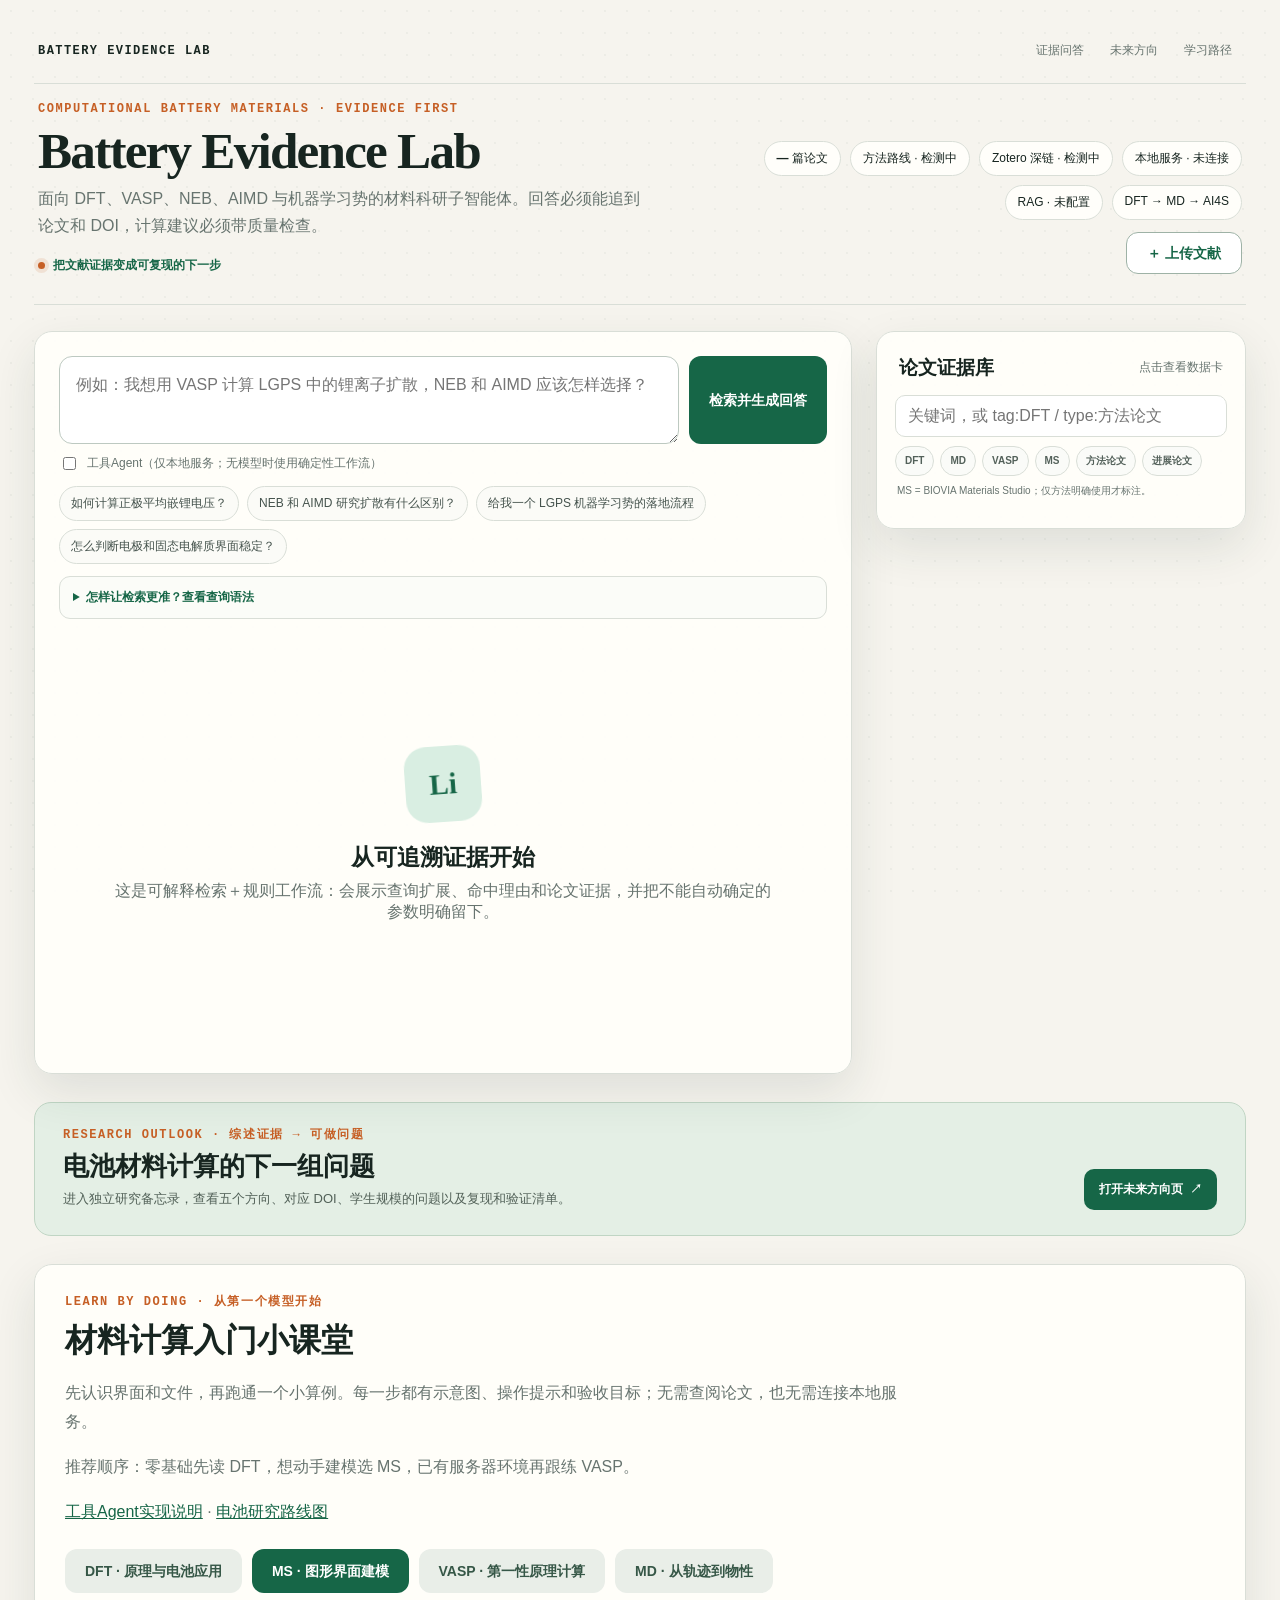
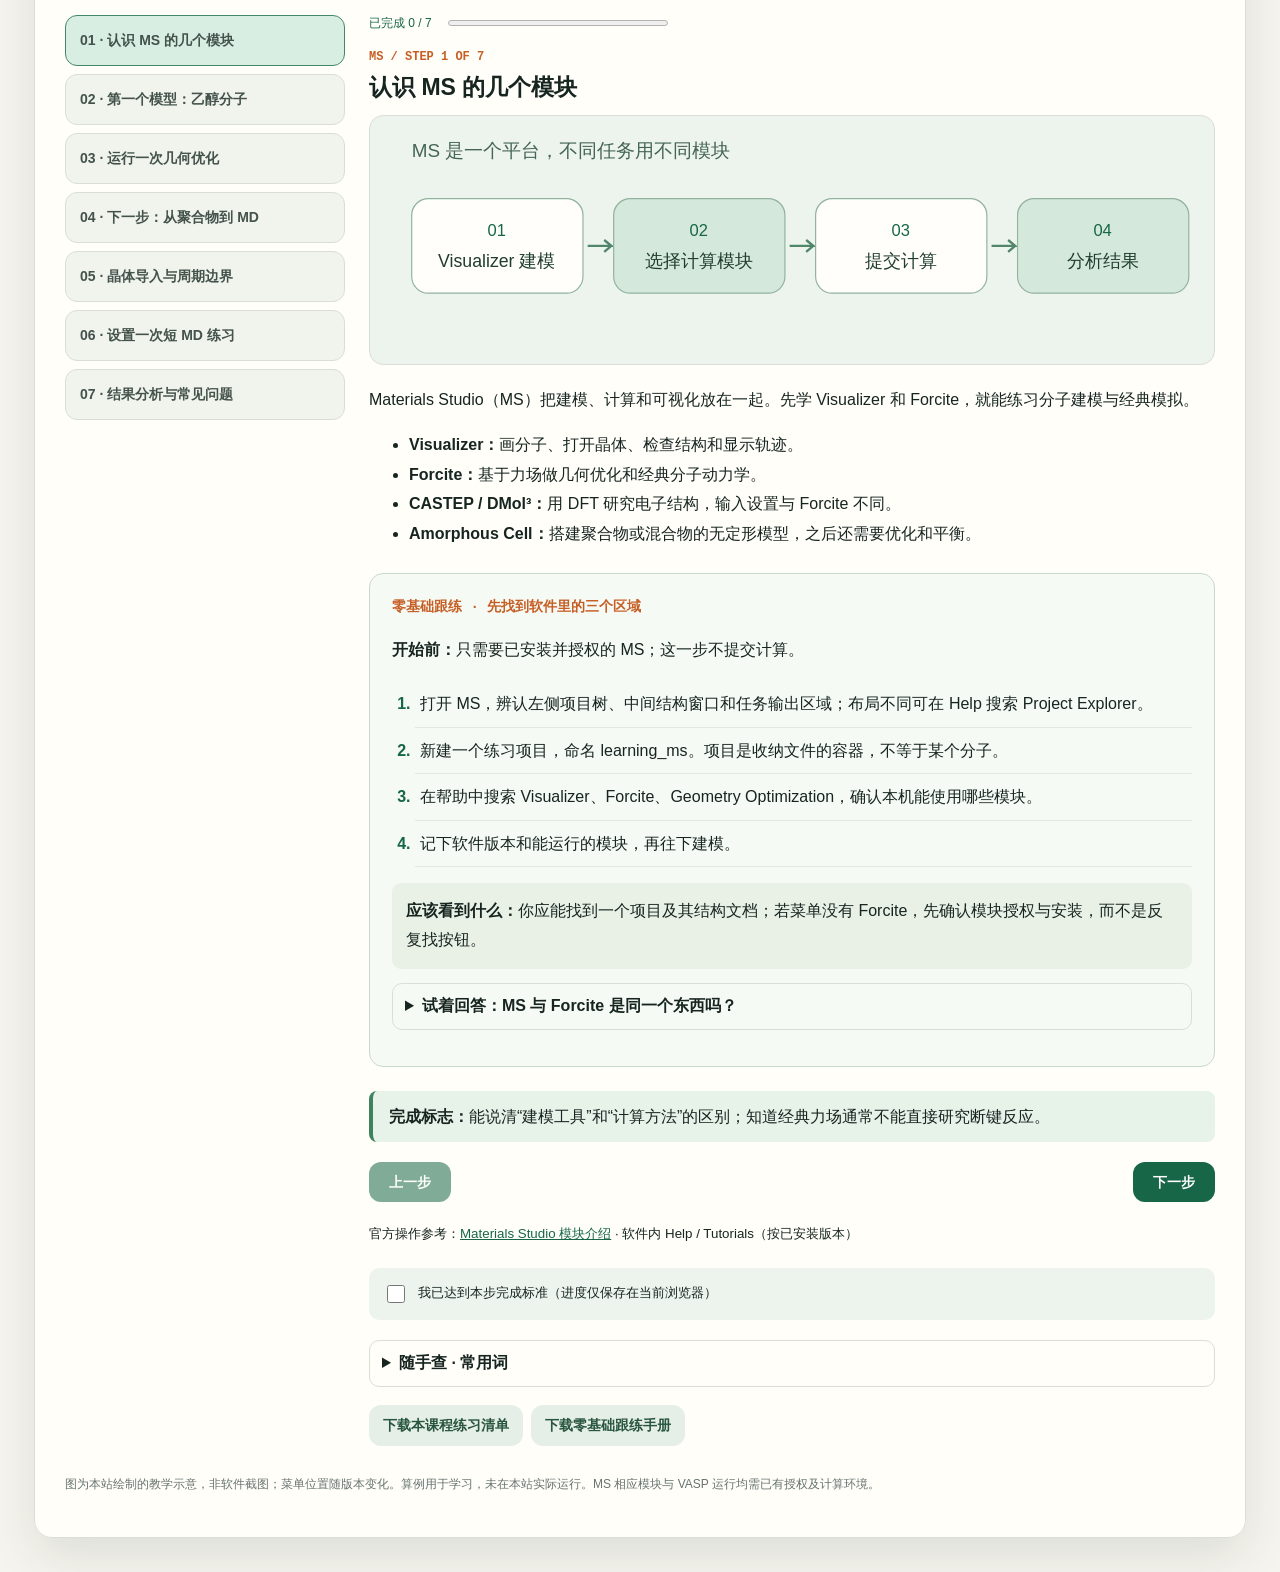
==== commit 028b0251: "feat: expand battery literature and add future outlook page" ====
--- a/static/index.html
+++ b/static/index.html
@@ -110,16 +110,57 @@
     .relation { font: 12px/1.5 ui-monospace, monospace; padding: 8px 10px; background: #f1f3ef; margin: 6px 0; border-radius: 8px; }
     @media (max-width: 950px) { main { grid-template-columns: 1fr; } aside { position: static; max-height: none; } .paper-list { max-height: 480px; } }
     @media (max-width: 620px) { .shell { padding: 18px; } header { align-items: start; flex-direction: column; } .header-actions { justify-items: start; } .stats { justify-content: flex-start; } .composer, .form-grid { grid-template-columns: 1fr; } .form-grid .wide { grid-column: auto; } button { min-height: 48px; } .workspace { padding: 17px; } }
+    .site-nav { display: flex; align-items: center; justify-content: space-between; gap: 18px; padding: 0 4px 16px; border-bottom: 1px solid var(--line); }
+    .site-nav .brand { color: var(--ink); font: 700 12px/1 ui-monospace, monospace; letter-spacing: .12em; text-transform: uppercase; text-decoration: none; }
+    .site-nav-links { display: flex; gap: 6px; flex-wrap: wrap; justify-content: flex-end; }
+    .site-nav-links a { padding: 8px 10px; border-radius: 999px; color: var(--muted); font-size: 12px; text-decoration: none; }
+    .site-nav-links a:hover, .site-nav-links a:focus-visible { background: var(--mint); color: var(--green); outline: none; }
+    .hero-note { display: inline-flex; align-items: center; gap: 8px; margin-top: 17px; color: var(--green); font-size: 12px; font-weight: 700; }
+    .hero-note::before { content: ""; width: 7px; height: 7px; border-radius: 50%; background: var(--orange); box-shadow: 0 0 0 4px #c65f2520; }
+    .future-section { margin-top: 28px; padding: 34px; background: #18382e; color: #edf7ef; border: 1px solid #2c5c49; border-radius: 20px; box-shadow: 0 22px 58px rgba(28, 53, 43, .16); }
+    .future-section .eyebrow { color: #e6ad70; }
+    .future-section h2 { max-width: 760px; margin: 10px 0 12px; color: #fff; font: 650 clamp(27px, 3vw, 43px)/1.15 Georgia, "Noto Serif SC", serif; letter-spacing: -.025em; }
+    .future-lede { max-width: 850px; margin: 0; color: #c7ded0; line-height: 1.8; }
+    .future-meta { display: flex; gap: 9px; flex-wrap: wrap; margin: 20px 0 24px; }
+    .future-meta span { padding: 7px 10px; border: 1px solid #527866; border-radius: 999px; color: #d3e8d8; font-size: 11px; }
+    .future-grid { display: grid; grid-template-columns: repeat(2, minmax(0, 1fr)); gap: 13px; }
+    .future-card { display: flex; flex-direction: column; min-height: 220px; padding: 20px; background: #f7fbf4; color: var(--ink); border-radius: 15px; }
+    .future-card.featured { grid-column: 1 / -1; background: #e5f1e5; }
+    .future-card .future-index { color: var(--orange); font: 700 11px ui-monospace, monospace; letter-spacing: .08em; }
+    .future-card h3 { margin: 7px 0 8px; font: 650 19px/1.3 Georgia, "Noto Serif SC", serif; }
+    .future-card p { margin: 0; color: #526158; font-size: 13px; line-height: 1.7; }
+    .future-card .future-question { margin-top: 13px; padding-top: 12px; border-top: 1px solid #cadbc9; color: #244f3d; font-size: 12px; line-height: 1.6; }
+    .future-card .future-question strong { color: var(--green); }
+    .future-card .future-links { display: flex; gap: 6px; flex-wrap: wrap; margin-top: auto; padding-top: 16px; }
+    .future-links a { display: inline-flex; padding: 6px 8px; border-radius: 7px; background: #d9e9da; color: #1b5b41; font-size: 10px; font-weight: 750; text-decoration: none; }
+    .future-links a:hover { background: #c5dec9; }
+    .future-bottom { display: flex; align-items: center; justify-content: space-between; gap: 16px; margin-top: 21px; color: #b8d1c0; font-size: 11px; line-height: 1.6; }
+    .future-bottom a { color: #f0c487; }
+    .future-teaser { display: flex; align-items: end; justify-content: space-between; gap: 24px; margin-top: 28px; padding: 25px 28px; background: #e4efe5; border: 1px solid #c0d5c4; border-radius: 17px; }
+    .future-teaser h2 { margin: 8px 0 6px; color: var(--ink); font: 650 26px/1.2 Georgia, "Noto Serif SC", serif; }
+    .future-teaser p { max-width: 760px; margin: 0; color: #526158; font-size: 13px; line-height: 1.7; }
+    .future-teaser-link { flex: 0 0 auto; display: inline-flex; align-items: center; gap: 7px; padding: 12px 15px; border-radius: 10px; background: var(--green); color: white; font-size: 12px; font-weight: 750; text-decoration: none; }
+    .future-teaser-link:hover { background: #0f5438; }
+    @media (max-width: 720px) { .site-nav { align-items: flex-start; flex-direction: column; } .site-nav-links { justify-content: flex-start; } .future-section { padding: 22px 18px; } .future-grid { grid-template-columns: 1fr; } .future-card.featured { grid-column: auto; } .future-bottom { align-items: flex-start; flex-direction: column; } .future-teaser { align-items: flex-start; flex-direction: column; padding: 21px 18px; } }
   </style>
   <link rel="stylesheet" href="./tutorials.css" />
 </head>
 <body>
   <div class="shell">
-    <header>
+    <nav class="site-nav" aria-label="页面导航">
+      <a class="brand" href="#top">Battery Evidence Lab</a>
+      <div class="site-nav-links">
+        <a href="#research-question">证据问答</a>
+        <a href="#future-directions">未来方向</a>
+        <a href="#tutorials">学习路径</a>
+      </div>
+    </nav>
+    <header id="top">
       <div>
         <div class="eyebrow">Computational Battery Materials · Evidence First</div>
         <h1>Battery Evidence Lab</h1>
         <div class="sub">面向 DFT、VASP、NEB、AIMD 与机器学习势的材料科研子智能体。回答必须能追到论文和 DOI，计算建议必须带质量检查。</div>
+        <div class="hero-note">把文献证据变成可复现的下一步</div>
       </div>
       <div class="header-actions">
         <div class="stats">
@@ -137,7 +178,7 @@
     </header>
 
     <main>
-      <section class="panel workspace">
+      <section id="research-question" class="panel workspace">
         <div class="composer">
           <textarea id="question" placeholder="例如：我想用 VASP 计算 LGPS 中的锂离子扩散，NEB 和 AIMD 应该怎样选择？"></textarea>
           <button id="ask">检索并生成回答</button>
@@ -177,6 +218,14 @@
         <div id="paperList" class="paper-list"></div>
       </aside>
     </main>
+    <section id="future-directions" class="future-teaser" aria-labelledby="futureTitle">
+      <div>
+        <div class="eyebrow">RESEARCH OUTLOOK · 综述证据 → 可做问题</div>
+        <h2 id="futureTitle">电池材料计算的下一组问题</h2>
+        <p>进入独立研究备忘录，查看五个方向、对应 DOI、学生规模的问题以及复现和验证清单。</p>
+      </div>
+      <a class="future-teaser-link" href="./future-directions.html">打开未来方向页 <span aria-hidden="true">↗</span></a>
+    </section>
     <section id="tutorials" class="panel tutorials" aria-labelledby="tutorialTitle">
       <div class="eyebrow">LEARN BY DOING · 从第一个模型开始</div>
       <h2 id="tutorialTitle">材料计算入门小课堂</h2>
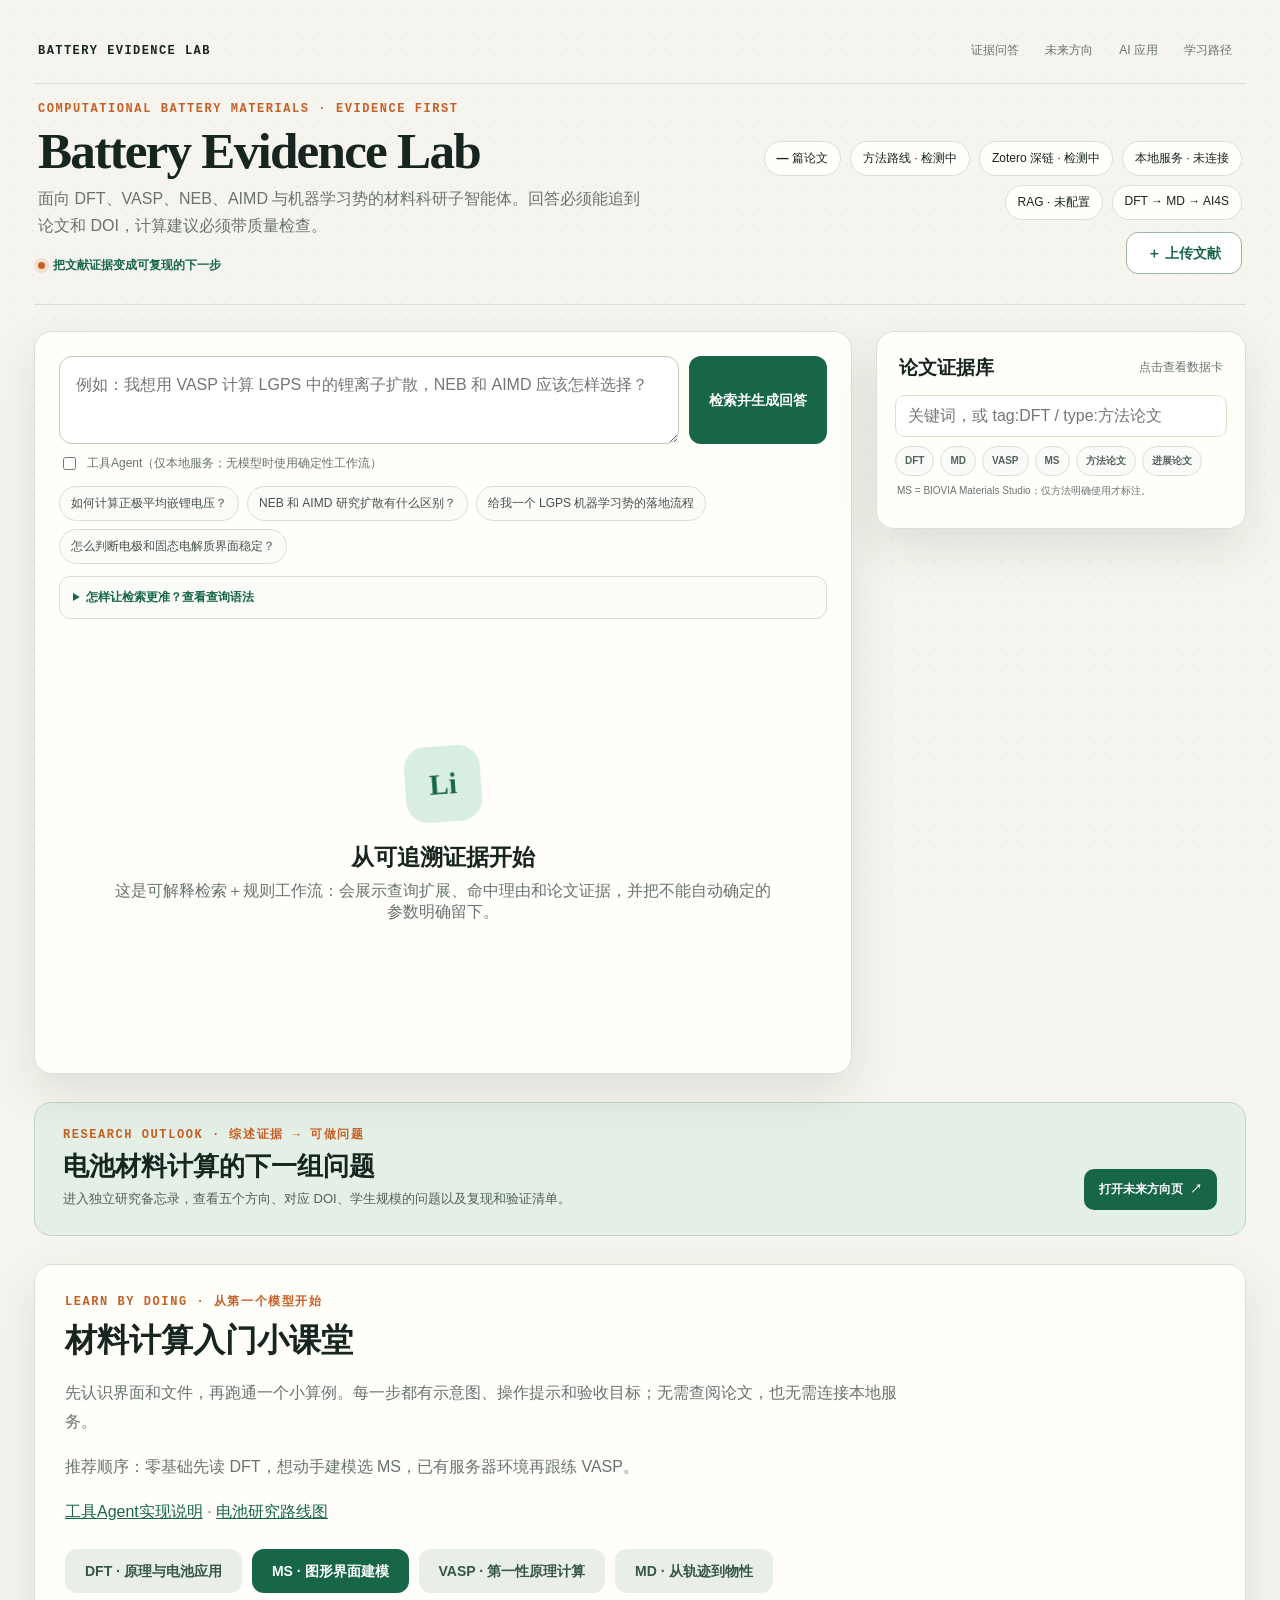
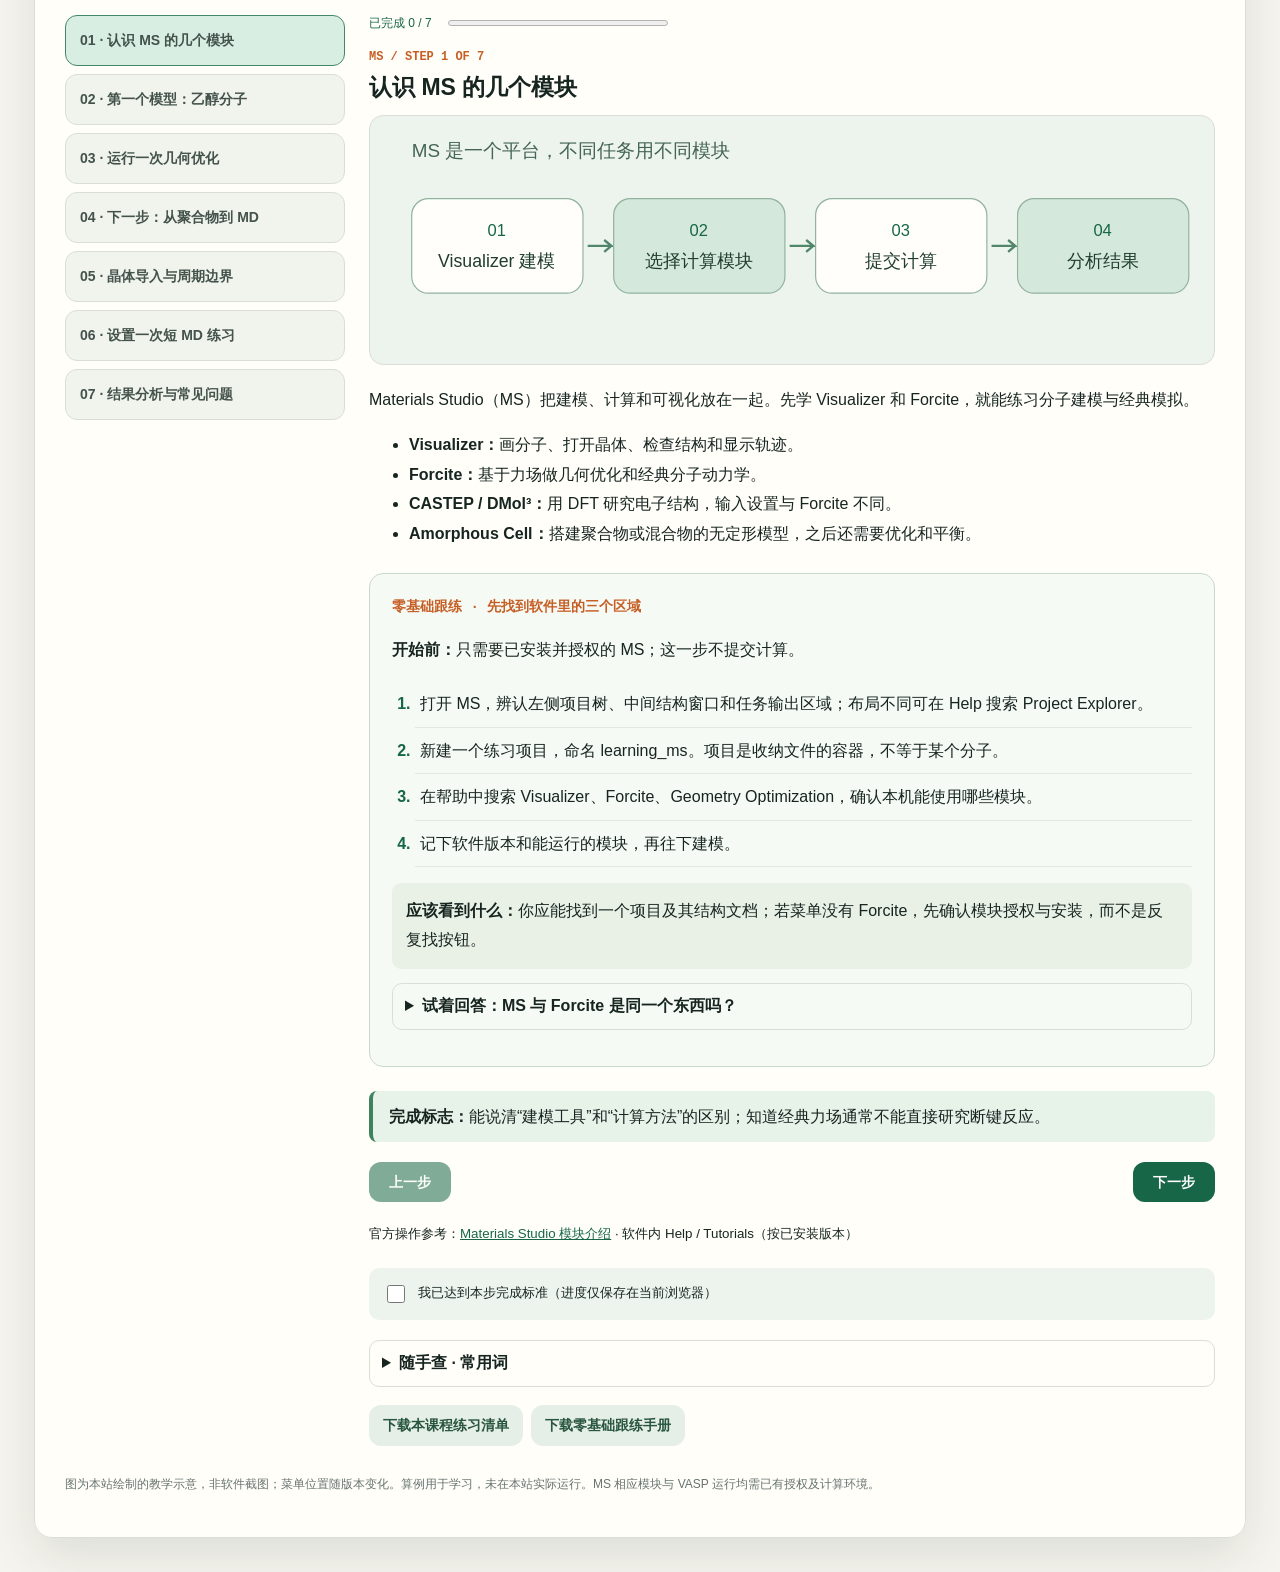
==== commit a451631f: "feat: add AI battery workflows and expand verified evidence to 173 papers" ====
--- a/static/index.html
+++ b/static/index.html
@@ -152,6 +152,7 @@
       <div class="site-nav-links">
         <a href="#research-question">证据问答</a>
         <a href="#future-directions">未来方向</a>
+        <a href="./ai-battery-applications.html">AI 应用</a>
         <a href="#tutorials">学习路径</a>
       </div>
     </nav>
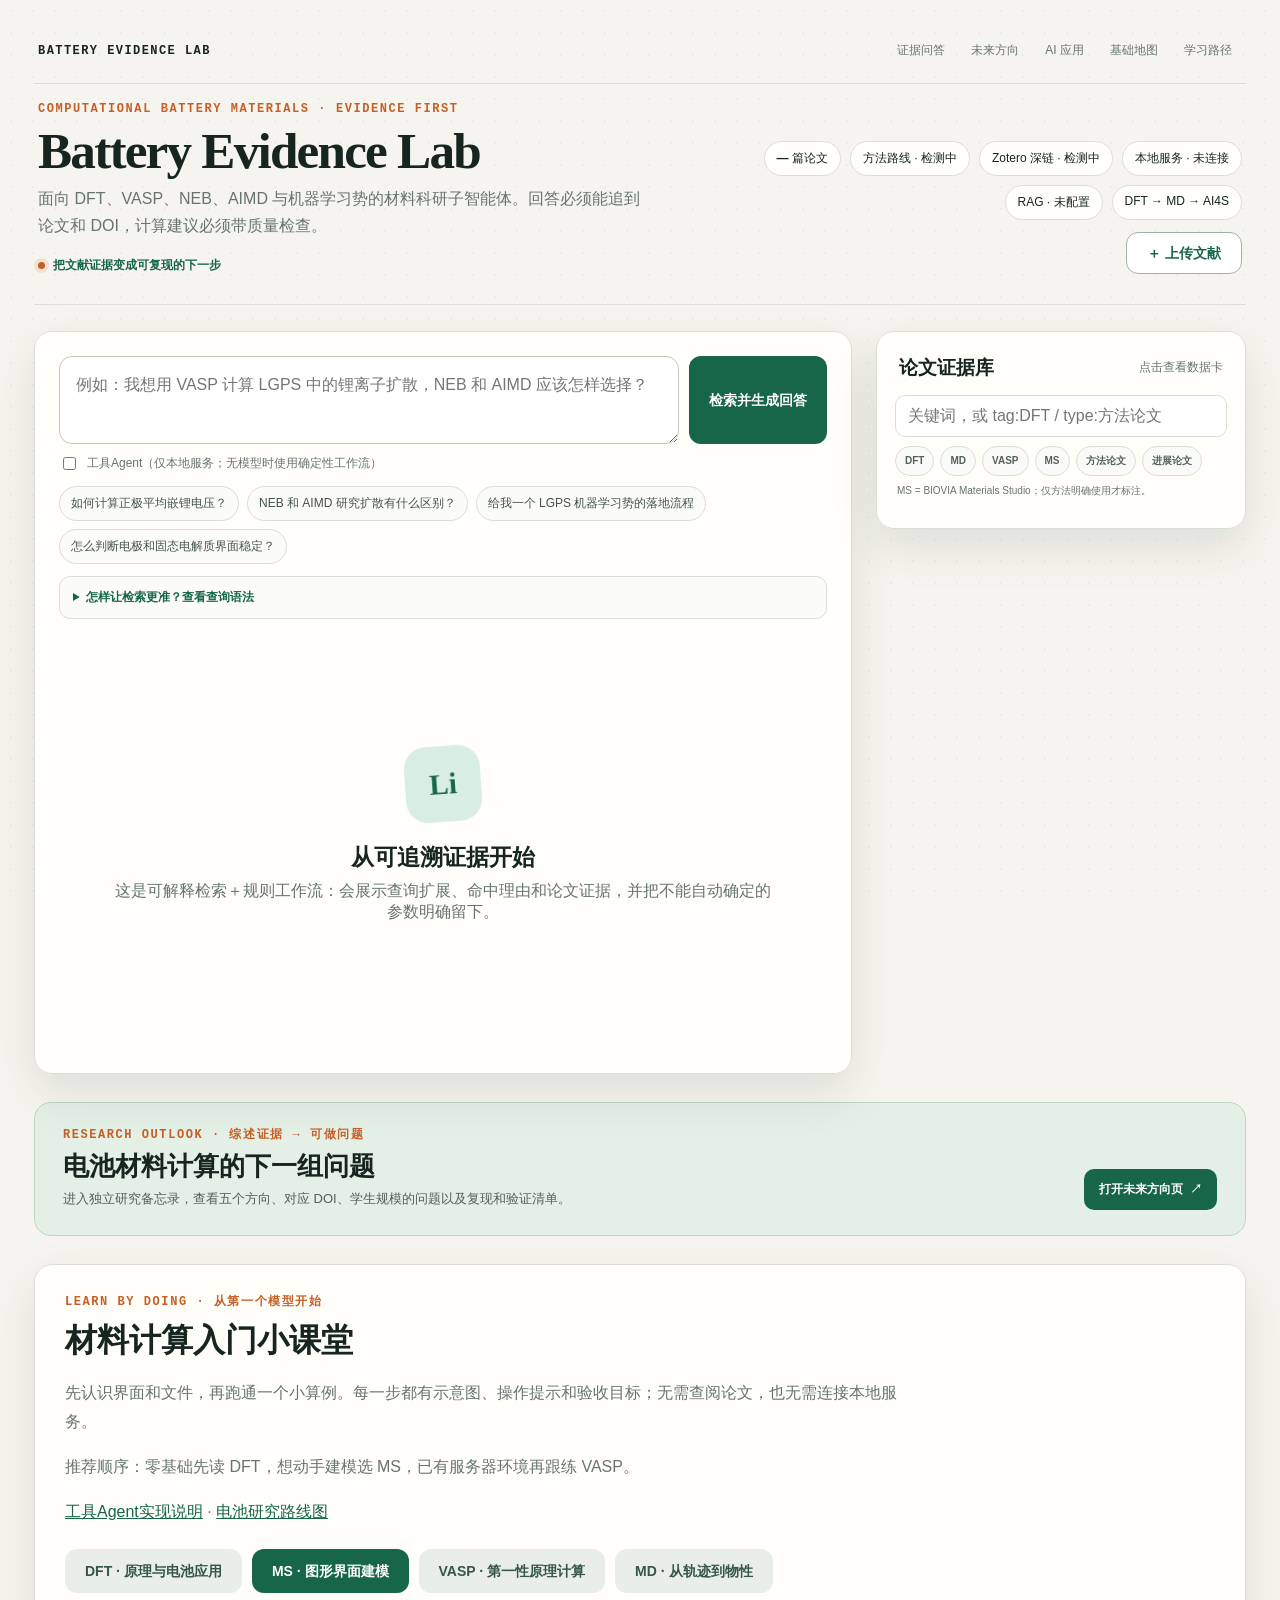
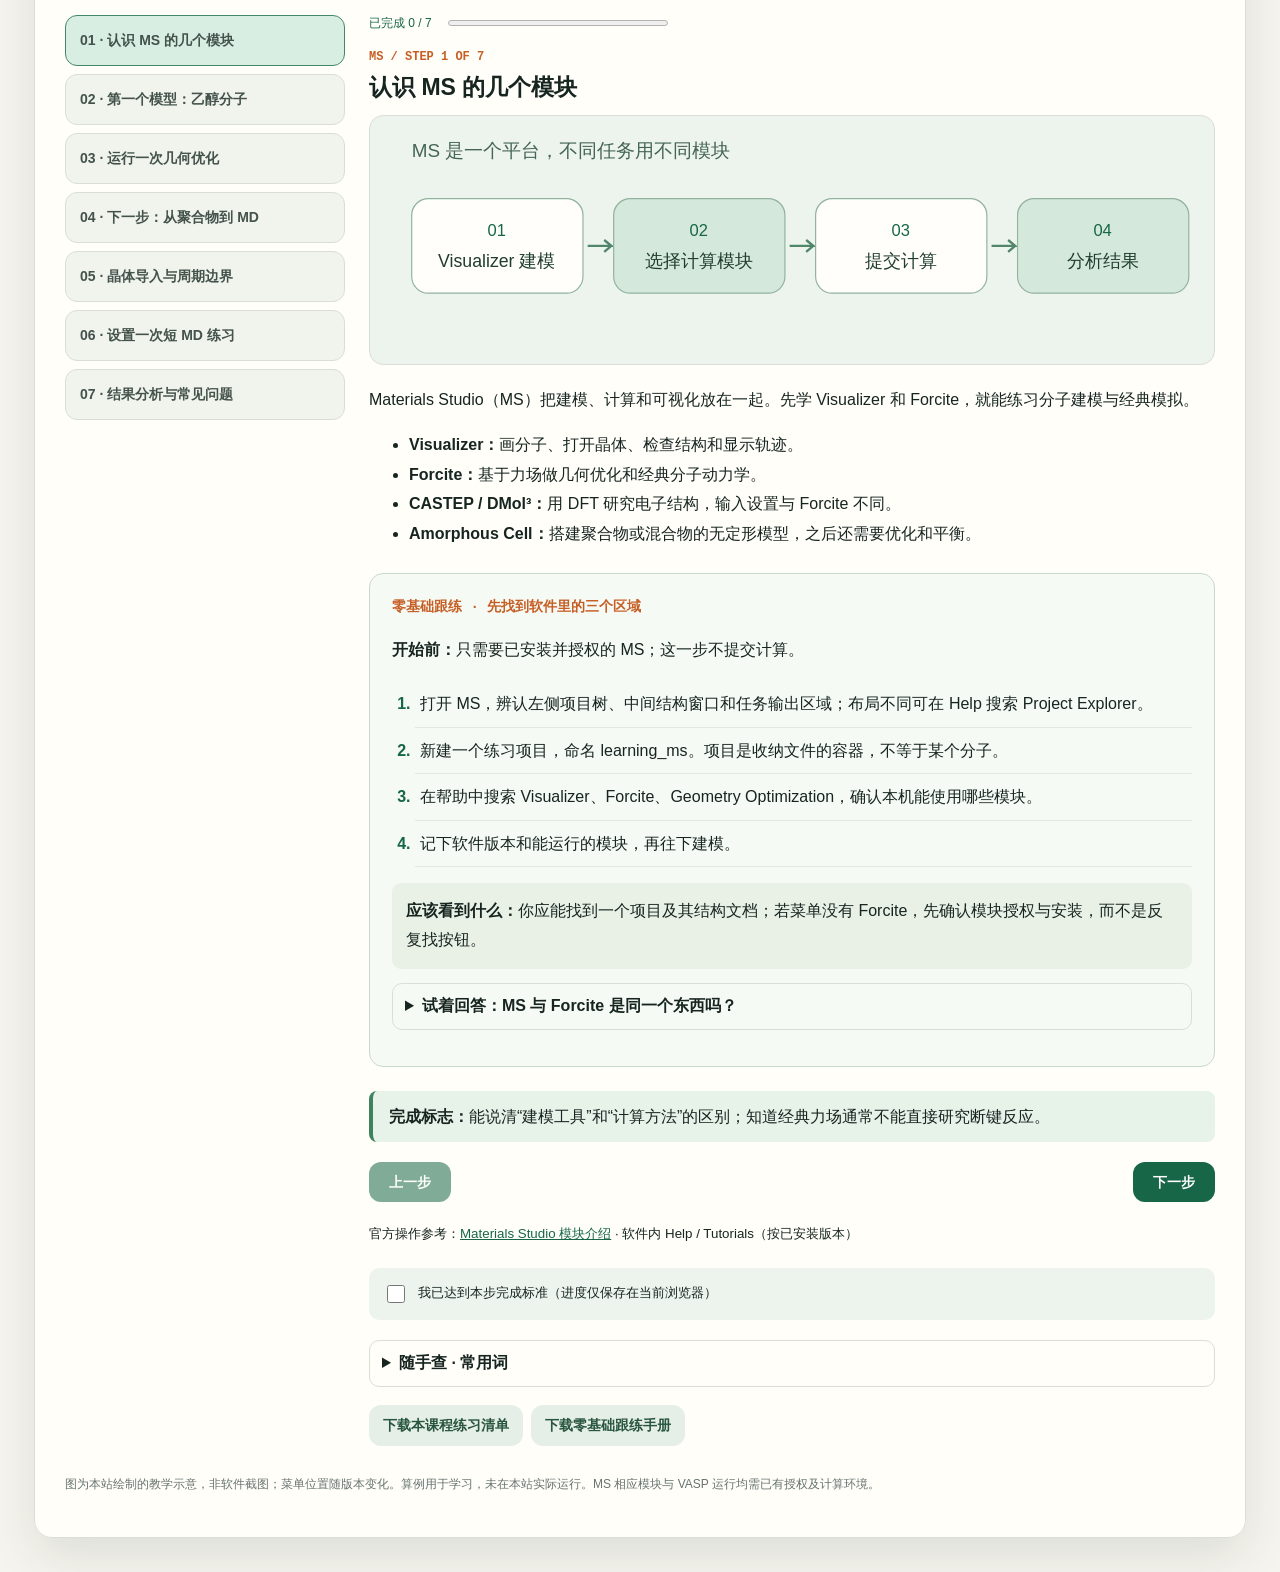
==== commit ef2ff059: "Add beginner foundations map and complete local PDF attachments" ====
--- a/static/index.html
+++ b/static/index.html
@@ -153,6 +153,7 @@
         <a href="#research-question">证据问答</a>
         <a href="#future-directions">未来方向</a>
         <a href="./ai-battery-applications.html">AI 应用</a>
+        <a href="./foundations.html">基础地图</a>
         <a href="#tutorials">学习路径</a>
       </div>
     </nav>
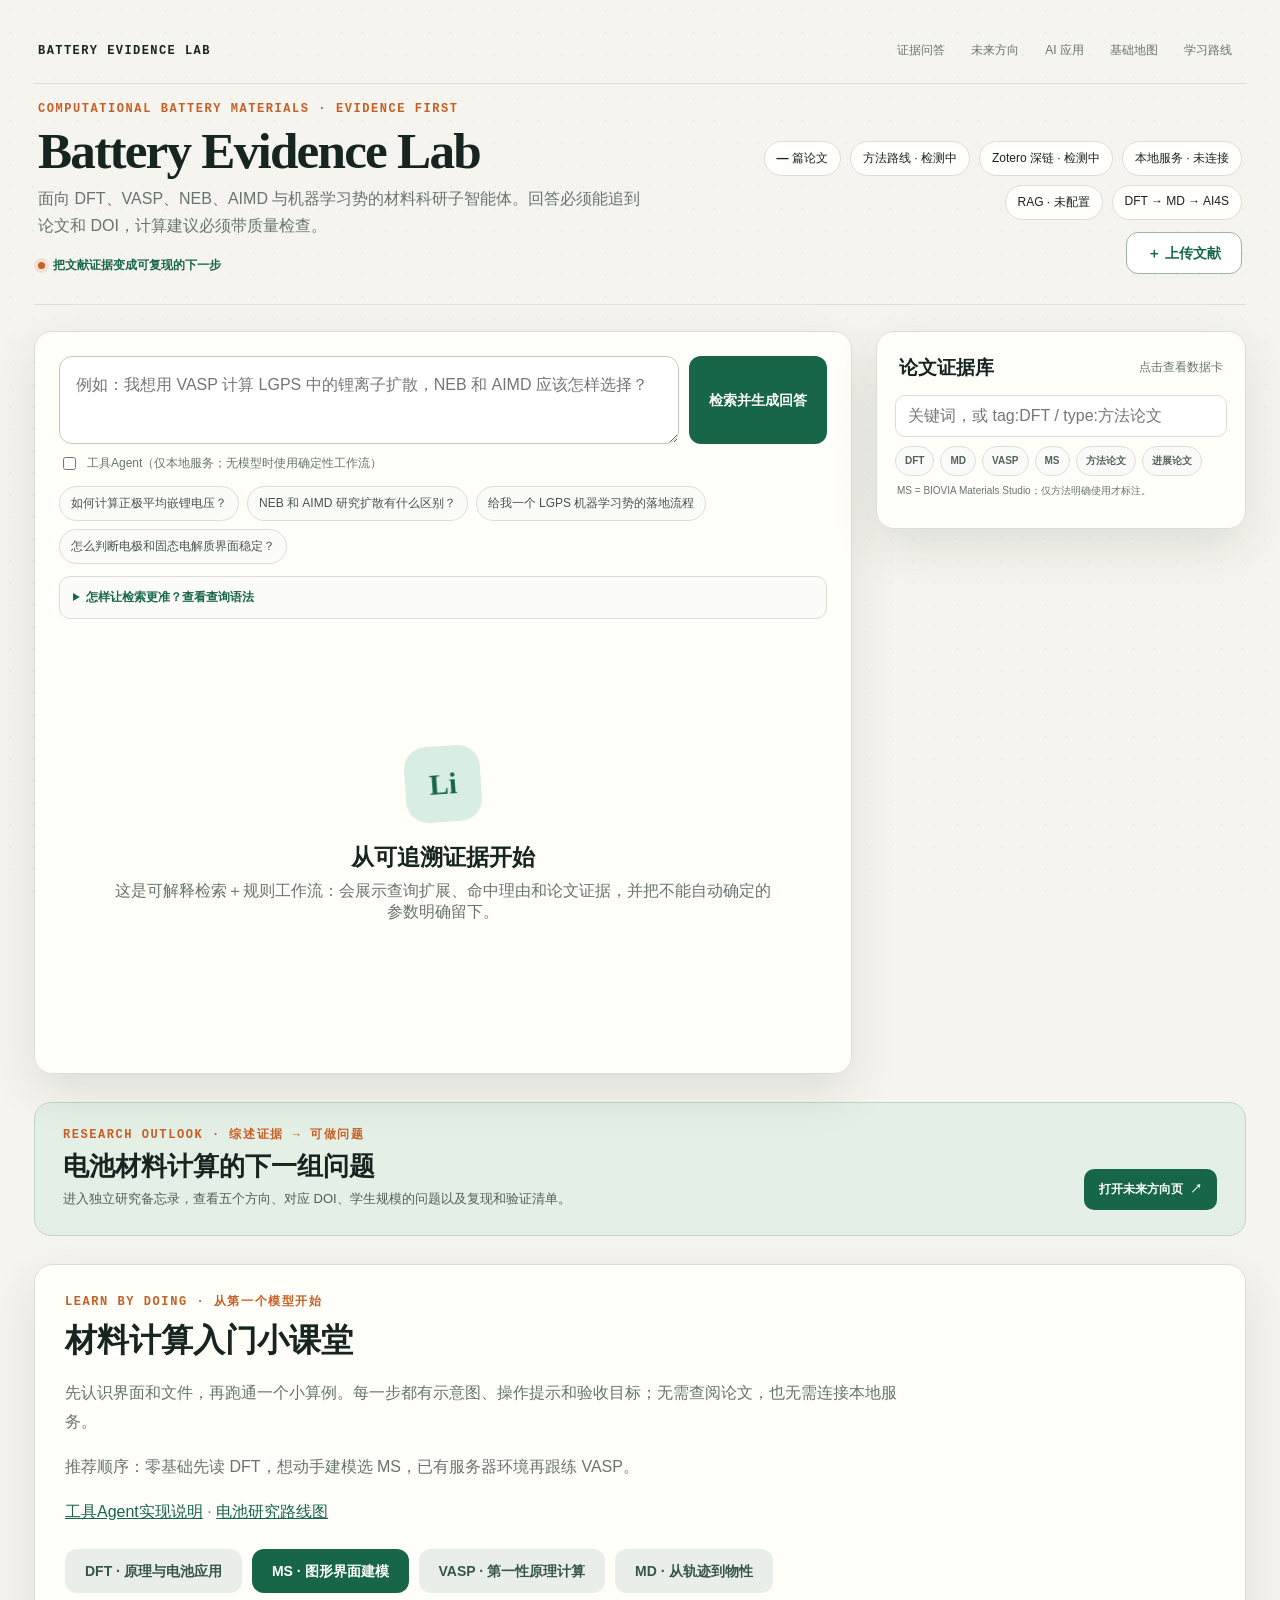
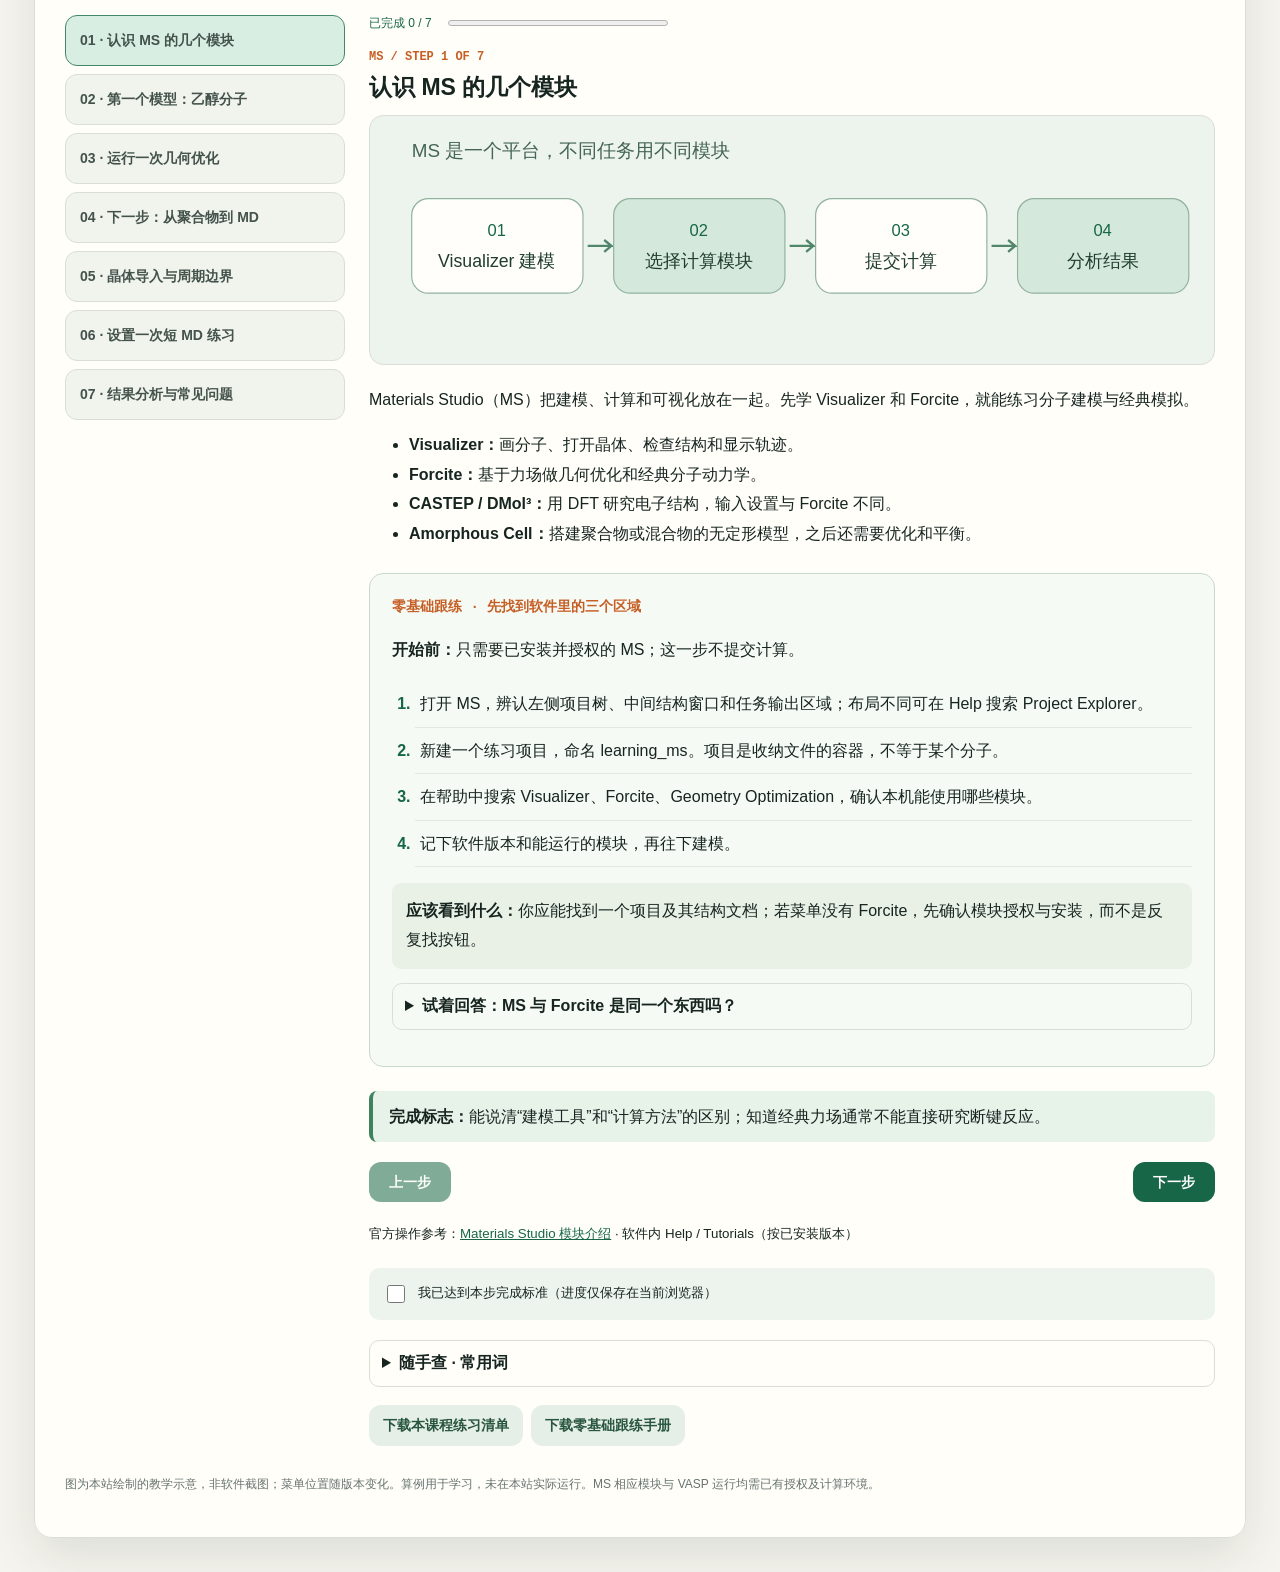
==== commit c64d6abb: "Add reusable baseline references and evidence-linked research routes; protect publication privacy" ====
--- a/static/index.html
+++ b/static/index.html
@@ -84,6 +84,7 @@
     .paper-tag { display: inline-flex; align-items: center; min-height: 21px; padding: 0 7px; border-radius: 999px; background: #edf3ef; color: #315849; font: 750 9px/1 sans-serif; }
     .paper-tag.kind { background: #fff0e4; color: #9a4a21; }
     .paper-tag.method { background: #e7f0f8; color: #245a82; }
+    .paper-tag.route { background: #eee8fb; color: #5d428e; text-decoration: none; }
     .modal { position: fixed; inset: 0; background: #102018b8; padding: 5vw; display: none; place-items: center; z-index: 10; }
     .modal.open { display: grid; }
     .modal-card { max-width: 850px; max-height: 85vh; overflow: auto; padding: 28px; background: var(--card); border-radius: 18px; box-shadow: 0 30px 100px #0006; }
@@ -154,7 +155,7 @@
         <a href="#future-directions">未来方向</a>
         <a href="./ai-battery-applications.html">AI 应用</a>
         <a href="./foundations.html">基础地图</a>
-        <a href="#tutorials">学习路径</a>
+        <a href="./learning-route.html">学习路线</a>
       </div>
     </nav>
     <header id="top">
@@ -310,7 +311,7 @@
     const localMode = ['127.0.0.1', 'localhost', '::1'].includes(location.hostname);
     const readStorage = (store, key) => { try { return store.getItem(key) || ''; } catch (_) { return ''; } };
     const state = {
-      papers: [], zotero: {}, literature: {}, methods: {}, paperTags: {}, searchConfig: {}, activeTag: '',
+      papers: [], zotero: {}, literature: {}, methods: {}, paperTags: {}, searchConfig: {}, learningRoute: null, activeTag: '',
       apiBase: readStorage(localStorage, 'battery-agent-api-base'),
       apiToken: readStorage(sessionStorage, 'battery-agent-api-token'),
       backendConnected: localMode
@@ -386,10 +387,21 @@
     }
     window.openWos = openWos;
     function paperTagPills(p) {
-      return (p.display_tags || []).map(tag => {
+      const ordinary = (p.display_tags || []).map(tag => {
         const kind = ['方法论文','进展论文','综述'].includes(tag) ? 'kind' : 'method';
         return `<span class="paper-tag ${kind}">${escapeHtml(tag)}</span>`;
       }).join('');
+      const routeMap = state.learningRoute?.papers?.[p.id];
+      if (!routeMap) return ordinary;
+      const stage = state.learningRoute.stages?.find(item => item.id === routeMap.stage);
+      const stagePill = stage
+        ? `<a class="paper-tag route" href="./learning-route.html#stage-${encodeURIComponent(stage.id)}">路线 · ${escapeHtml(stage.label)}</a>`
+        : '';
+      const frontierPills = (routeMap.frontiers || []).map(frontierId => {
+        const frontier = (state.learningRoute.frontiers || []).find(item => item.id === frontierId);
+        return frontier ? `<a class="paper-tag route" href="./learning-route.html#frontier-${encodeURIComponent(frontier.id)}">前沿 · ${escapeHtml(frontier.label)}</a>` : '';
+      }).join('');
+      return ordinary + stagePill + frontierPills;
     }
     function paperCard(p) {
       return `<article class="e-card"><span class="year">${p.year} · ${escapeHtml(p.journal)}</span><div class="paper-tags">${paperTagPills(p)}</div><h4>${escapeHtml(p.role)}</h4><p>${escapeHtml(p.summary)}</p>${linkButtons(p)}</article>`;
@@ -556,6 +568,21 @@
       } catch (_) { state.paperTags = {}; }
       state.papers = state.papers.map(p => ({...p, ...(state.paperTags[p.id] || {})}));
       try {
+        const routeResponse = await fetch('./data/learning_route.json', {cache:'no-store'});
+        if (!routeResponse.ok) throw new Error(`route HTTP ${routeResponse.status}`);
+        const routePayload = await routeResponse.json();
+        state.learningRoute = routePayload && typeof routePayload === 'object' ? routePayload : null;
+        if (state.learningRoute?.papers) {
+          const stages = Object.fromEntries((state.learningRoute.stages || []).map(item => [item.id, item]));
+          const frontiers = Object.fromEntries((state.learningRoute.frontiers || []).map(item => [item.id, item]));
+          state.papers = state.papers.map(p => {
+            const route = state.learningRoute.papers[p.id];
+            if (!route) return p;
+            return {...p, learning_route_stage: stages[route.stage]?.label || route.stage, learning_route_frontiers: (route.frontiers || []).map(id => frontiers[id]?.label || id).join(' ')};
+          });
+        }
+      } catch (_) { state.learningRoute = null; }
+      try {
         state.searchConfig = hasBackend()
           ? await apiFetch('/api/search-config', {cache:'no-store'}).then(r => r.json())
           : await fetch('./data/search_config.json', {cache:'no-store'}).then(r => r.json());
@@ -600,6 +627,11 @@
         : `Zotero ${zoteroRows.length} · PDF ${zoteroRows.filter(row => row.attachment_key).length}`;
       updateApiStat();
       renderList();
+      const requestedPaper = new URLSearchParams(location.search).get('paper');
+      if (requestedPaper) {
+        if (state.papers.some(p => p.id === requestedPaper)) showPaper(requestedPaper);
+        else setServiceMessage(`未找到论文：${requestedPaper}`, 'bad');
+      }
     }
     loadData();
   </script>
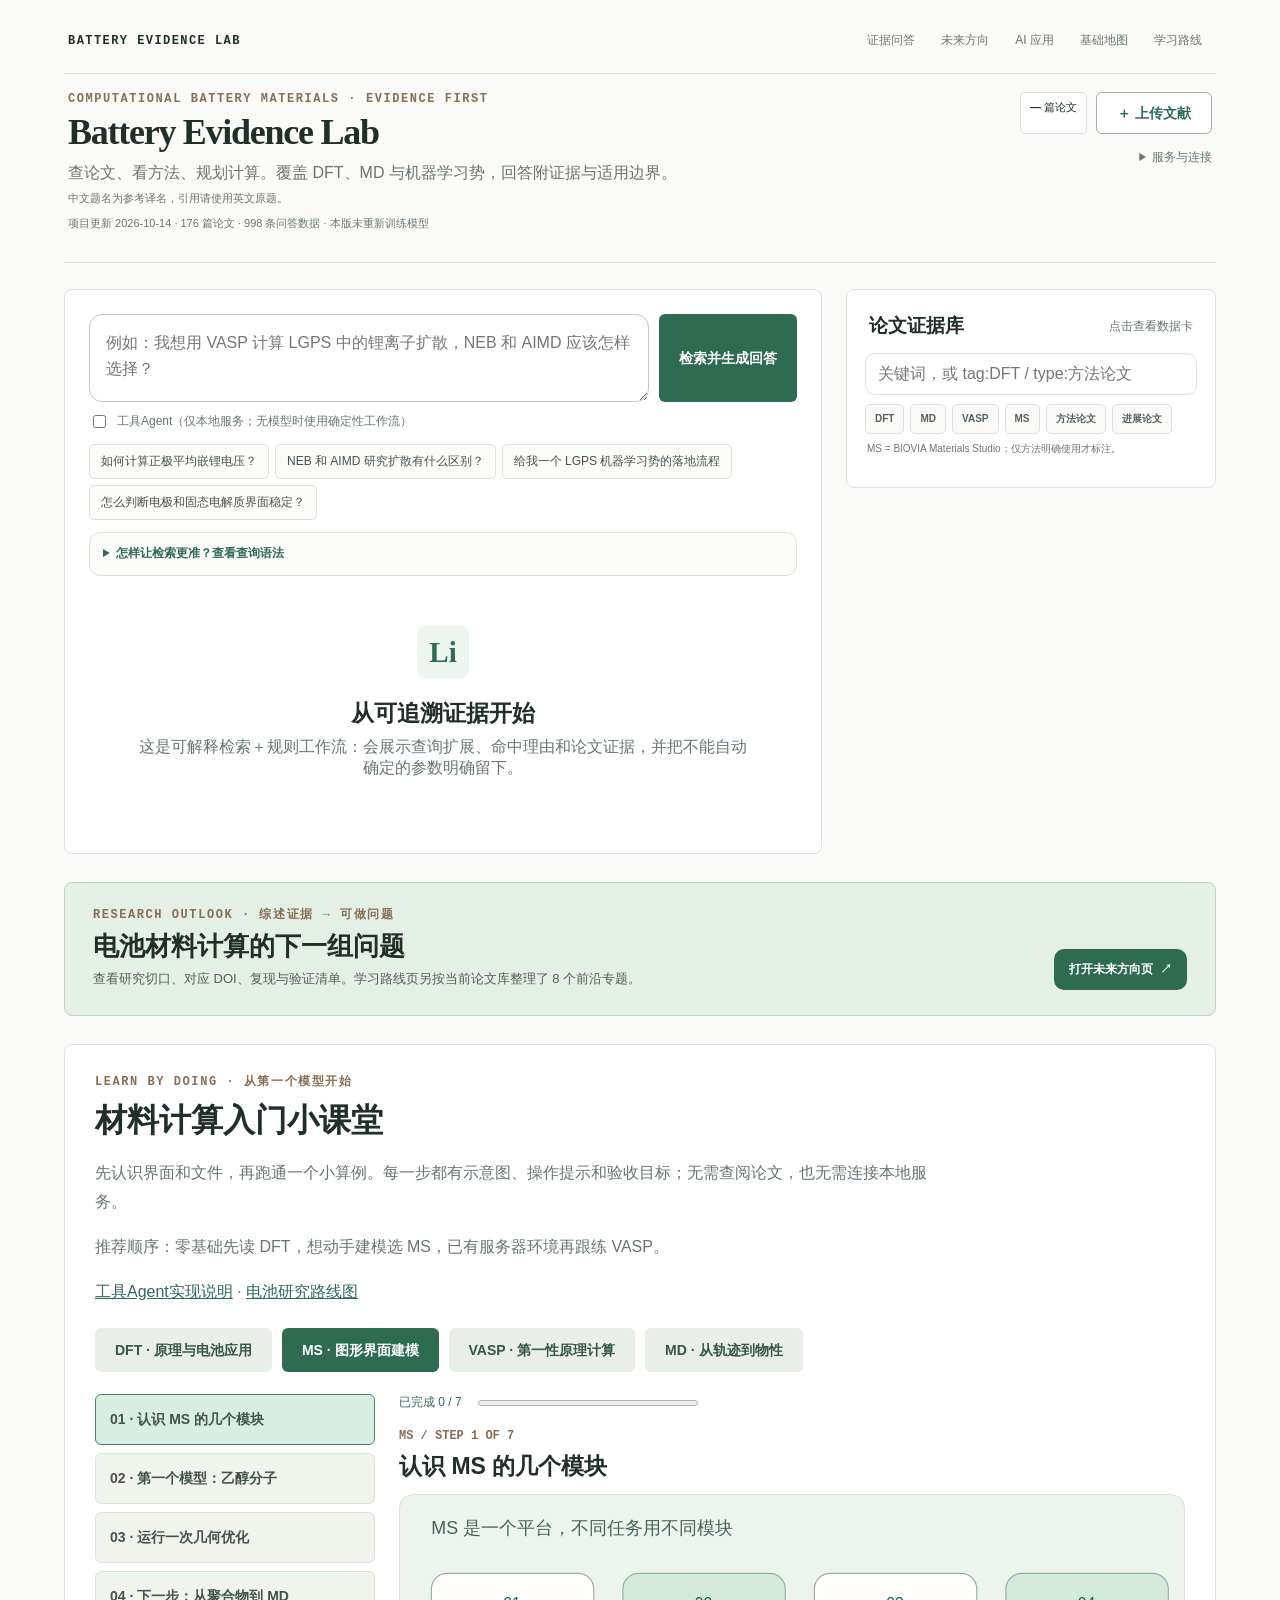
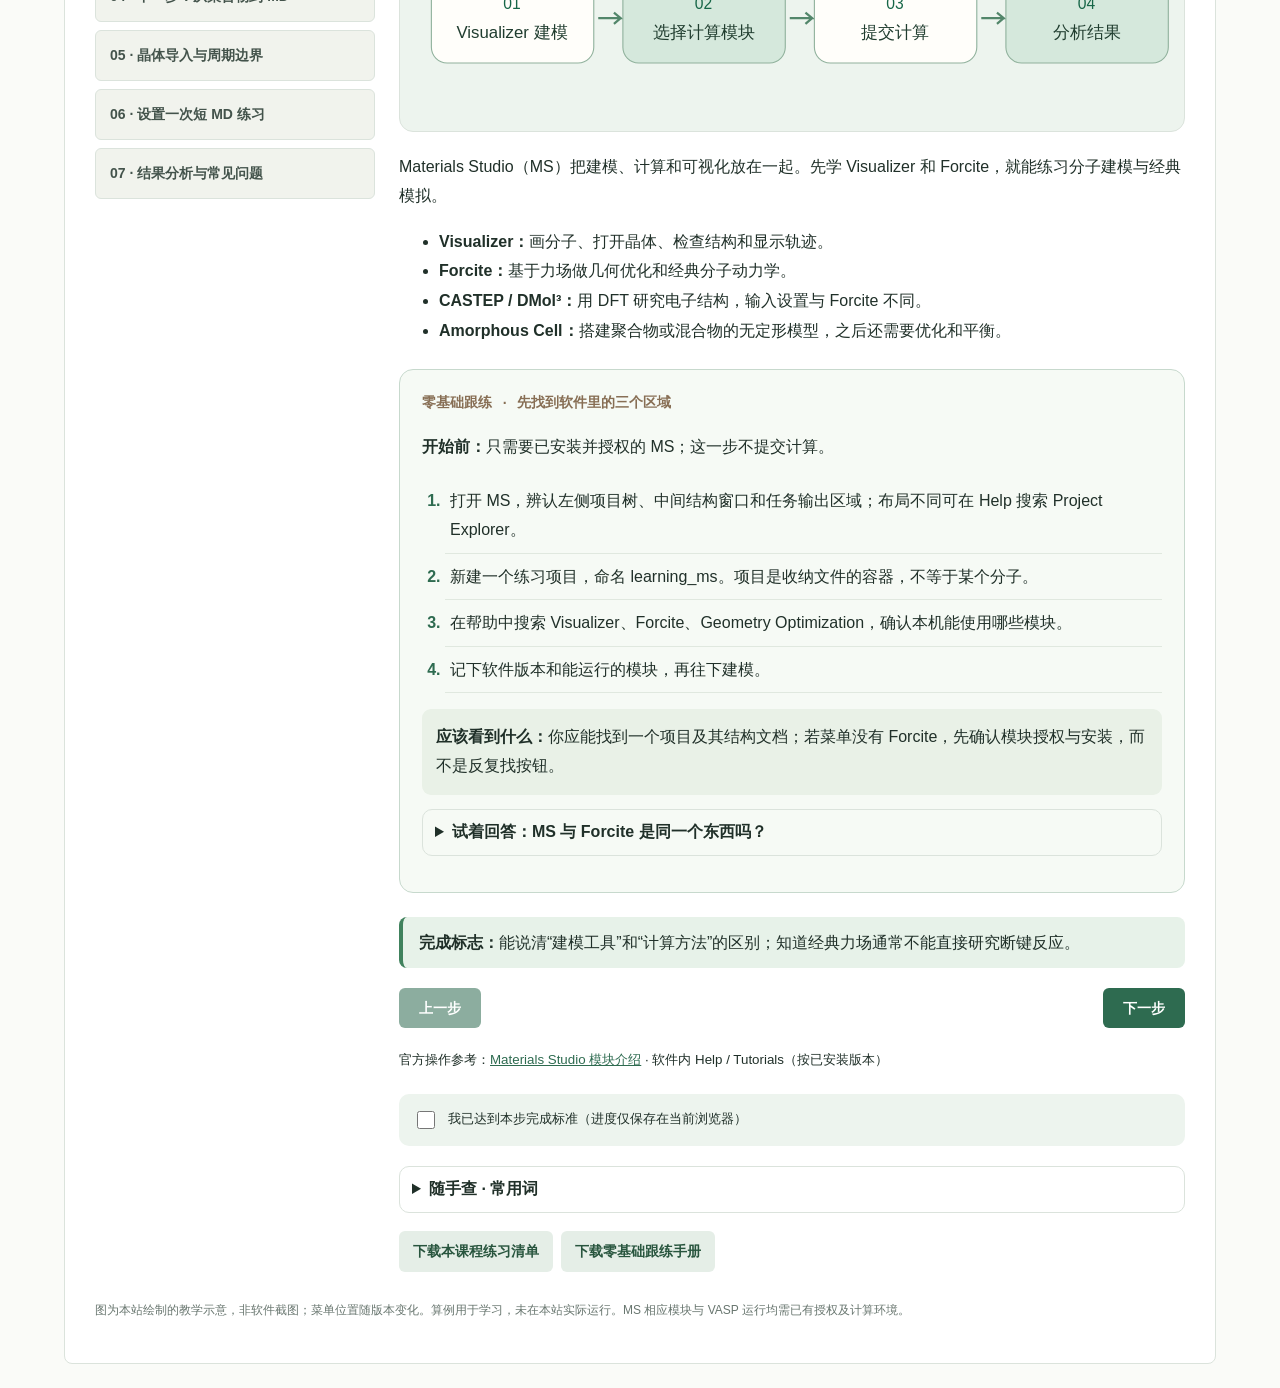
==== commit 7308076c: "Simplify research frontend and add bilingual paper titles" ====
--- a/static/index.html
+++ b/static/index.html
@@ -145,6 +145,8 @@
     @media (max-width: 720px) { .site-nav { align-items: flex-start; flex-direction: column; } .site-nav-links { justify-content: flex-start; } .future-section { padding: 22px 18px; } .future-grid { grid-template-columns: 1fr; } .future-card.featured { grid-column: auto; } .future-bottom { align-items: flex-start; flex-direction: column; } .future-teaser { align-items: flex-start; flex-direction: column; padding: 21px 18px; } }
   </style>
   <link rel="stylesheet" href="./tutorials.css" />
+  <link rel="stylesheet" href="./lab-ui.css" />
+  <script src="./lab-ui.js"></script>
 </head>
 <body>
   <div class="shell">
@@ -162,21 +164,21 @@
       <div>
         <div class="eyebrow">Computational Battery Materials · Evidence First</div>
         <h1>Battery Evidence Lab</h1>
-        <div class="sub">面向 DFT、VASP、NEB、AIMD 与机器学习势的材料科研子智能体。回答必须能追到论文和 DOI，计算建议必须带质量检查。</div>
-        <div class="hero-note">把文献证据变成可复现的下一步</div>
+        <div class="sub">查论文、看方法、规划计算。覆盖 DFT、MD 与机器学习势，回答附证据与适用边界。</div>
+        <p class="title-map-notice">中文题名为参考译名，引用请使用英文原题。</p>
+        <p class="project-progress" data-project-progress>项目进度：读取中…</p>
       </div>
       <div class="header-actions">
-        <div class="stats">
+        <div class="header-buttons">
           <span class="stat"><b id="paperCount">—</b> 篇论文</span>
+          <button class="outline-btn" id="openUpload" type="button">＋ 上传文献</button>
+        </div>
+        <details class="service-details"><summary>服务与连接</summary><div class="stats">
           <span class="stat" id="starterStat">方法路线 · 检测中</span>
           <span class="stat" id="zoteroStat">Zotero 深链 · 检测中</span>
           <span class="stat" id="apiStat">本地服务 · 未连接</span>
           <span class="stat" id="ragStat">RAG · 未配置</span>
-          <span class="stat">DFT → MD → AI4S</span>
-        </div>
-        <div class="header-buttons">
-          <button class="outline-btn" id="openUpload" type="button">＋ 上传文献</button>
-        </div>
+        </div></details>
       </div>
     </header>
 
@@ -225,7 +227,7 @@
       <div>
         <div class="eyebrow">RESEARCH OUTLOOK · 综述证据 → 可做问题</div>
         <h2 id="futureTitle">电池材料计算的下一组问题</h2>
-        <p>进入独立研究备忘录，查看五个方向、对应 DOI、学生规模的问题以及复现和验证清单。</p>
+        <p>查看研究切口、对应 DOI、复现与验证清单。学习路线页另按当前论文库整理了 8 个前沿专题。</p>
       </div>
       <a class="future-teaser-link" href="./future-directions.html">打开未来方向页 <span aria-hidden="true">↗</span></a>
     </section>
@@ -314,7 +316,7 @@
       papers: [], zotero: {}, literature: {}, methods: {}, paperTags: {}, searchConfig: {}, learningRoute: null, activeTag: '',
       apiBase: readStorage(localStorage, 'battery-agent-api-base'),
       apiToken: readStorage(sessionStorage, 'battery-agent-api-token'),
-      backendConnected: localMode
+      backendConnected: false
     };
     const normalizeApiBase = value => String(value || '').trim().replace(/\/+$/, '');
     function saveConnection() {
@@ -404,7 +406,8 @@
       return ordinary + stagePill + frontierPills;
     }
     function paperCard(p) {
-      return `<article class="e-card"><span class="year">${p.year} · ${escapeHtml(p.journal)}</span><div class="paper-tags">${paperTagPills(p)}</div><h4>${escapeHtml(p.role)}</h4><p>${escapeHtml(p.summary)}</p>${linkButtons(p)}</article>`;
+      const titleHtml = window.LabUI?.paperTitleHtml ? window.LabUI.paperTitleHtml(p, p.title || p.role) : `<span class="paper-title-en">${escapeHtml(p.title || p.role)}</span>`;
+      return `<article class="e-card" data-paper-id="${escapeHtml(p.id)}"><span class="year">${p.year} · ${escapeHtml(p.journal)}</span><div class="paper-tags">${paperTagPills(p)}</div><h4>${titleHtml}</h4><p>${escapeHtml(p.role)} · ${escapeHtml(p.summary)}</p>${linkButtons(p)}</article>`;
     }
     function renderList(filter='') {
       const typed = String(filter || '').trim();
@@ -415,12 +418,13 @@
       const papers = query
         ? window.BatteryBrowserAgent.searchDetailed(query, state.papers, state.papers.length, state.searchConfig).results
         : state.papers;
-      document.querySelector('#paperList').innerHTML = papers.map(p => `<div class="paper" data-id="${escapeHtml(p.id)}"><span class="meta">${p.year} · ${escapeHtml(p.journal)}</span>${p.difficulty ? `<span class="level">${escapeHtml(p.difficulty)}</span>` : ''}<div class="paper-tags">${paperTagPills(p)}</div><h3>${escapeHtml(p.title)}</h3><p>${escapeHtml(p.role)}</p></div>`).join('') || '<div class="notice">没有满足当前关键词和标签的论文。</div>';
+      document.querySelector('#paperList').innerHTML = papers.map(p => { const titleHtml = window.LabUI?.paperTitleHtml ? window.LabUI.paperTitleHtml(p) : `<span class="paper-title-en">${escapeHtml(p.title)}</span>`; return `<div class="paper" data-id="${escapeHtml(p.id)}"><span class="meta">${p.year} · ${escapeHtml(p.journal)}</span>${p.difficulty ? `<span class="level">${escapeHtml(p.difficulty)}</span>` : ''}<div class="paper-tags">${paperTagPills(p)}</div><h3>${titleHtml}</h3><p>${escapeHtml(p.role)}</p></div>`; }).join('') || '<div class="notice">没有满足当前关键词和标签的论文。</div>';
       document.querySelector('#listCount').textContent = `当前 ${papers.length}/${state.papers.length} 篇`;
       document.querySelectorAll('.paper').forEach(el => el.onclick = () => showPaper(el.dataset.id));
     }
     function showPaper(id) {
       const p = state.papers.find(item => item.id === id); if (!p) return;
+      state.openPaperId = id;
       const authorNames = p.authors || [];
       const authorLine = authorNames.length > 12
         ? `${authorNames.slice(0, 12).join('；')}；等（共 ${authorNames.length} 位，完整名单见出版社页面）`
@@ -449,7 +453,8 @@
         ? `<h3>自动方法证据（待人工核对）</h3><ul>${methods}</ul><div class="notice">这里只显示前 12 条定位信号。用于 INCAR、KPOINTS、分子动力学设置、论文或汇报前，必须回到标注页核对上下文。</div>`
         : `<h3>自动方法证据（待人工核对）</h3><p>当前没有可显示的本地正文方法信号。</p>`;
       const verification = p.wos_uid ? `WOS：${p.wos_uid}` : `书目核验：${p.verification?.doi || '待核验'}；WOS：${p.verification?.wos || '未记录'}`;
-      document.querySelector('#detail').innerHTML = `<div class="eyebrow">${p.year} · ${escapeHtml(p.journal)} · ${escapeHtml(p.document_type)}${p.difficulty ? ` · ${escapeHtml(p.difficulty)}` : ''}</div><h2>${escapeHtml(p.title)}</h2><p>${escapeHtml(authorLine)}</p><p>${escapeHtml(p.summary)}</p><div>${tags}</div>${linkButtons(p)}${learningBlock}${protocolBlock}<h3>已抽取证据</h3><ul>${evidence}</ul><h3>知识关系</h3>${relations}${methodBlock}<div class="notice">${escapeHtml(verification)}；${escapeHtml(localStatus)}。论文级证据与全文自动命中仍需回到原文人工核对。</div>`;
+      const titleHtml = window.LabUI?.paperTitleHtml ? window.LabUI.paperTitleHtml(p) : `<span class="paper-title-en">${escapeHtml(p.title)}</span>`;
+      document.querySelector('#detail').innerHTML = `<div class="eyebrow">${p.year} · ${escapeHtml(p.journal)} · ${escapeHtml(p.document_type)}${p.difficulty ? ` · ${escapeHtml(p.difficulty)}` : ''}</div><h2>${titleHtml}</h2><p>${escapeHtml(authorLine)}</p><p>${escapeHtml(p.summary)}</p><div>${tags}</div>${linkButtons(p)}${learningBlock}${protocolBlock}<h3>已抽取证据</h3><ul>${evidence}</ul><h3>知识关系</h3>${relations}${methodBlock}<div class="notice">${escapeHtml(verification)}；${escapeHtml(localStatus)}。论文级证据与全文自动命中仍需回到原文人工核对。</div>`;
       document.querySelector('#modal').classList.add('open');
     }
     async function ask() {
@@ -525,7 +530,8 @@
         const response = await apiFetch('/api/upload', {method:'POST', body:form});
         const payload = await response.json();
         const keywords = (payload.keywords || []).map(row => `<span class="tag">${escapeHtml(row.term)}</span>`).join('');
-        resultBox.innerHTML = `<strong>${payload.created ? '已新增论文' : '已补充现有条目'}</strong><br>${escapeHtml(payload.paper.title)}<br>${payload.paper.doi ? `DOI：${escapeHtml(payload.paper.doi)}<br>` : ''}PDF：${payload.pdf.pages} 页，已加入全文索引。<div style="margin-top:8px">${keywords || '未提取到关键词'}</div>`;
+        const titleHtml = window.LabUI?.paperTitleHtml ? window.LabUI.paperTitleHtml(payload.paper) : `<span class="paper-title-en">${escapeHtml(payload.paper.title)}</span>`;
+        resultBox.innerHTML = `<strong>${payload.created ? '已新增论文' : '已补充现有条目'}</strong><br>${titleHtml}<br>${payload.paper.doi ? `DOI：${escapeHtml(payload.paper.doi)}<br>` : ''}PDF：${payload.pdf.pages} 页，已加入全文索引。<div style="margin-top:8px">${keywords || '未提取到关键词'}</div>`;
         state.backendConnected = true;
         updateApiStat();
         await loadData();
@@ -558,15 +564,15 @@
         state.backendConnected = true;
       } catch (_) {
         state.papers = await fetch('./data/papers.json').then(r => r.json());
-        state.backendConnected = localMode;
+        state.backendConnected = false;
       }
       try {
-        const tagPayload = hasBackend()
+        const tagPayload = state.backendConnected
           ? await apiFetch('/api/paper-tags', {cache:'no-store'}).then(r => r.json())
           : await fetch('./data/paper_tags.json', {cache:'no-store'}).then(r => r.json());
         state.paperTags = tagPayload.papers || {};
       } catch (_) { state.paperTags = {}; }
-      state.papers = state.papers.map(p => ({...p, ...(state.paperTags[p.id] || {})}));
+      state.papers = state.papers.map(p => ({...p, ...(state.paperTags[p.id] || {}), title_zh: window.LabUI?.titleZh ? window.LabUI.titleZh(p) : ''}));
       try {
         const routeResponse = await fetch('./data/learning_route.json', {cache:'no-store'});
         if (!routeResponse.ok) throw new Error(`route HTTP ${routeResponse.status}`);
@@ -583,30 +589,30 @@
         }
       } catch (_) { state.learningRoute = null; }
       try {
-        state.searchConfig = hasBackend()
+        state.searchConfig = state.backendConnected
           ? await apiFetch('/api/search-config', {cache:'no-store'}).then(r => r.json())
           : await fetch('./data/search_config.json', {cache:'no-store'}).then(r => r.json());
       } catch (_) { state.searchConfig = {}; }
       try {
-        const health = hasBackend() ? await apiFetch('/api/health', {cache:'no-store'}).then(r => r.json()) : null;
+        const health = state.backendConnected ? await apiFetch('/api/health', {cache:'no-store'}).then(r => r.json()) : null;
         const rag = health?.rag || {};
         const ragStat = document.querySelector('#ragStat');
         ragStat.textContent = rag.enabled ? `RAG · ${rag.model || '已连接'}` : 'RAG · 未配置';
         ragStat.classList.toggle('connected', Boolean(rag.enabled));
       } catch (_) { document.querySelector('#ragStat').textContent = 'RAG · 未配置'; }
       try {
-        const zoteroPayload = localMode
+        const zoteroPayload = localMode && state.backendConnected
           ? await apiFetch('/api/zotero-links', {cache:'no-store'}).then(r => r.json())
           : await fetch('./data/zotero-links.json', {cache:'no-store'}).then(r => r.ok ? r.json() : ({}));
         state.zotero = zoteroPayload.items || zoteroPayload;
       } catch (_) { state.zotero = {}; }
       try {
-        const methodPayload = hasBackend()
+        const methodPayload = state.backendConnected
           ? await apiFetch('/api/methods', {cache:'no-store'}).then(r => r.json())
           : await fetch('./data/method_evidence.auto.json', {cache:'no-store'}).then(r => r.ok ? r.json() : ({}));
         state.methods = methodPayload.papers || {};
       } catch (_) { state.methods = {}; }
-      if (hasBackend()) {
+      if (state.backendConnected) {
         try {
           const literaturePayload = await apiFetch('/api/literature', {cache:'no-store'}).then(r => r.json());
           state.literature = literaturePayload.papers || {};
@@ -632,6 +638,13 @@
         if (state.papers.some(p => p.id === requestedPaper)) showPaper(requestedPaper);
         else setServiceMessage(`未找到论文：${requestedPaper}`, 'bad');
       }
+      // Optional translations must never block the canonical English catalog.
+      window.LabUI?.ready?.then(() => {
+        if (!window.LabUI?.titleZh || state.papers.every(p => p.title_zh === window.LabUI.titleZh(p))) return;
+        state.papers = state.papers.map(p => ({...p, title_zh: window.LabUI.titleZh(p)}));
+        renderList(document.querySelector('#filter').value);
+        if (state.openPaperId && document.querySelector('#modal').classList.contains('open')) showPaper(state.openPaperId);
+      }).catch(() => {});
     }
     loadData();
   </script>
--- a/static/lab-ui.css
+++ b/static/lab-ui.css
@@ -0,0 +1,57 @@
+/* Shared quiet visual baseline. Pages keep their existing structure/content. */
+:root {
+  --paper: #fafbf8;
+  --ink: #203029;
+  --muted: #68766f;
+  --card: #ffffff;
+  --line: #dbe3dc;
+  --green: #2e6b50;
+  --mint: #edf5ef;
+  --orange: #876e54;
+  --shadow: none;
+}
+body { background: var(--paper) !important; color: var(--ink) !important; }
+body::before { display: none !important; }
+.shell { max-width: 1200px !important; padding: 24px !important; }
+.panel, .card, .topic, .resource, .paper-card, .e-card, .future-section,
+.band, .code-section, .tutorials, .future-teaser, .modal-card { box-shadow: none !important; }
+.panel, .card, .topic, .resource, .paper-card, .e-card, .code-section,
+.tutorials, .future-teaser { border-radius: 8px !important; }
+.future-section, .band { border-radius: 8px !important; background: #f0f5f0 !important; color: var(--ink) !important; border-color: var(--line) !important; }
+.future-section h1, .future-section h2, .band h2, .future-section .eyebrow { color: var(--green) !important; }
+.future-lede, .band p { color: var(--muted) !important; }
+.future-card, .step { border: 1px solid var(--line); border-radius: 7px !important; background: #fff !important; }
+.future-card.featured { background: #f4f8f4 !important; }
+.future-card p, .step p { color: var(--muted) !important; }
+.site-nav-links a, .filter-chip, .chip { border-radius: 5px !important; }
+button { border-radius: 6px !important; }
+.stat, .future-meta span, .meta span { border-radius: 5px !important; }
+.future-meta span { color: var(--muted) !important; border-color: var(--line) !important; }
+.future-bottom { color: var(--muted) !important; }
+.future-bottom a { color: var(--green) !important; }
+.roadmap, .roadmap-item { border-radius: 8px !important; }
+.notice { background: #f3f7f3 !important; border-left-color: var(--green) !important; color: #52655b !important; }
+.paper-title-zh { display: block; margin-top: 3px; color: var(--muted); font-size: .86em; font-weight: 400; line-height: 1.45; }
+.paper-title-en { display: block; }
+.paper-title-zh { font-size: 11px; }
+.project-progress { margin: 10px 0 0; color: var(--muted); font-size: 11px; line-height: 1.45; }
+.title-map-notice { margin: 5px 0 0; color: var(--muted); font-size: 11px; }
+header h1 { font-size: clamp(28px, 4vw, 36px) !important; }
+.future-section h1 { font-size: clamp(28px, 4vw, 36px) !important; }
+header { align-items: flex-start !important; }
+.service-details { max-width: 330px; color: var(--muted); font-size: 12px; text-align: right; }
+.service-details summary { cursor: pointer; padding: 3px 0; }
+.service-details .stats { margin-top: 10px; gap: 6px; }
+.stat { font-size: 11px !important; padding: 7px 9px !important; }
+.workspace .empty { min-height: 240px !important; }
+.workspace .empty .mark { transform: none !important; width: 52px !important; height: 52px !important; border-radius: 8px !important; }
+.examples { gap: 6px; }
+.agent-trace { max-height: 120px; overflow: auto; }
+.paper-tags { gap: 3px; }
+.scope-note { margin-top: 14px; color: var(--muted); font-size: 12px; }
+.scope-note summary { cursor: pointer; }
+.route-shortcuts { margin: 14px 0 0; padding: 12px 14px; border: 1px solid var(--line); background: #fff; border-radius: 8px; font-size: 12px; }
+.route-shortcuts summary { cursor: pointer; color: var(--green); }
+.route-shortcuts p { color: var(--muted); line-height: 1.6; }
+.route-shortcuts .links { display: flex; flex-wrap: wrap; gap: 9px 16px; }
+@media (max-width: 700px) { .shell { padding: 16px !important; } }
